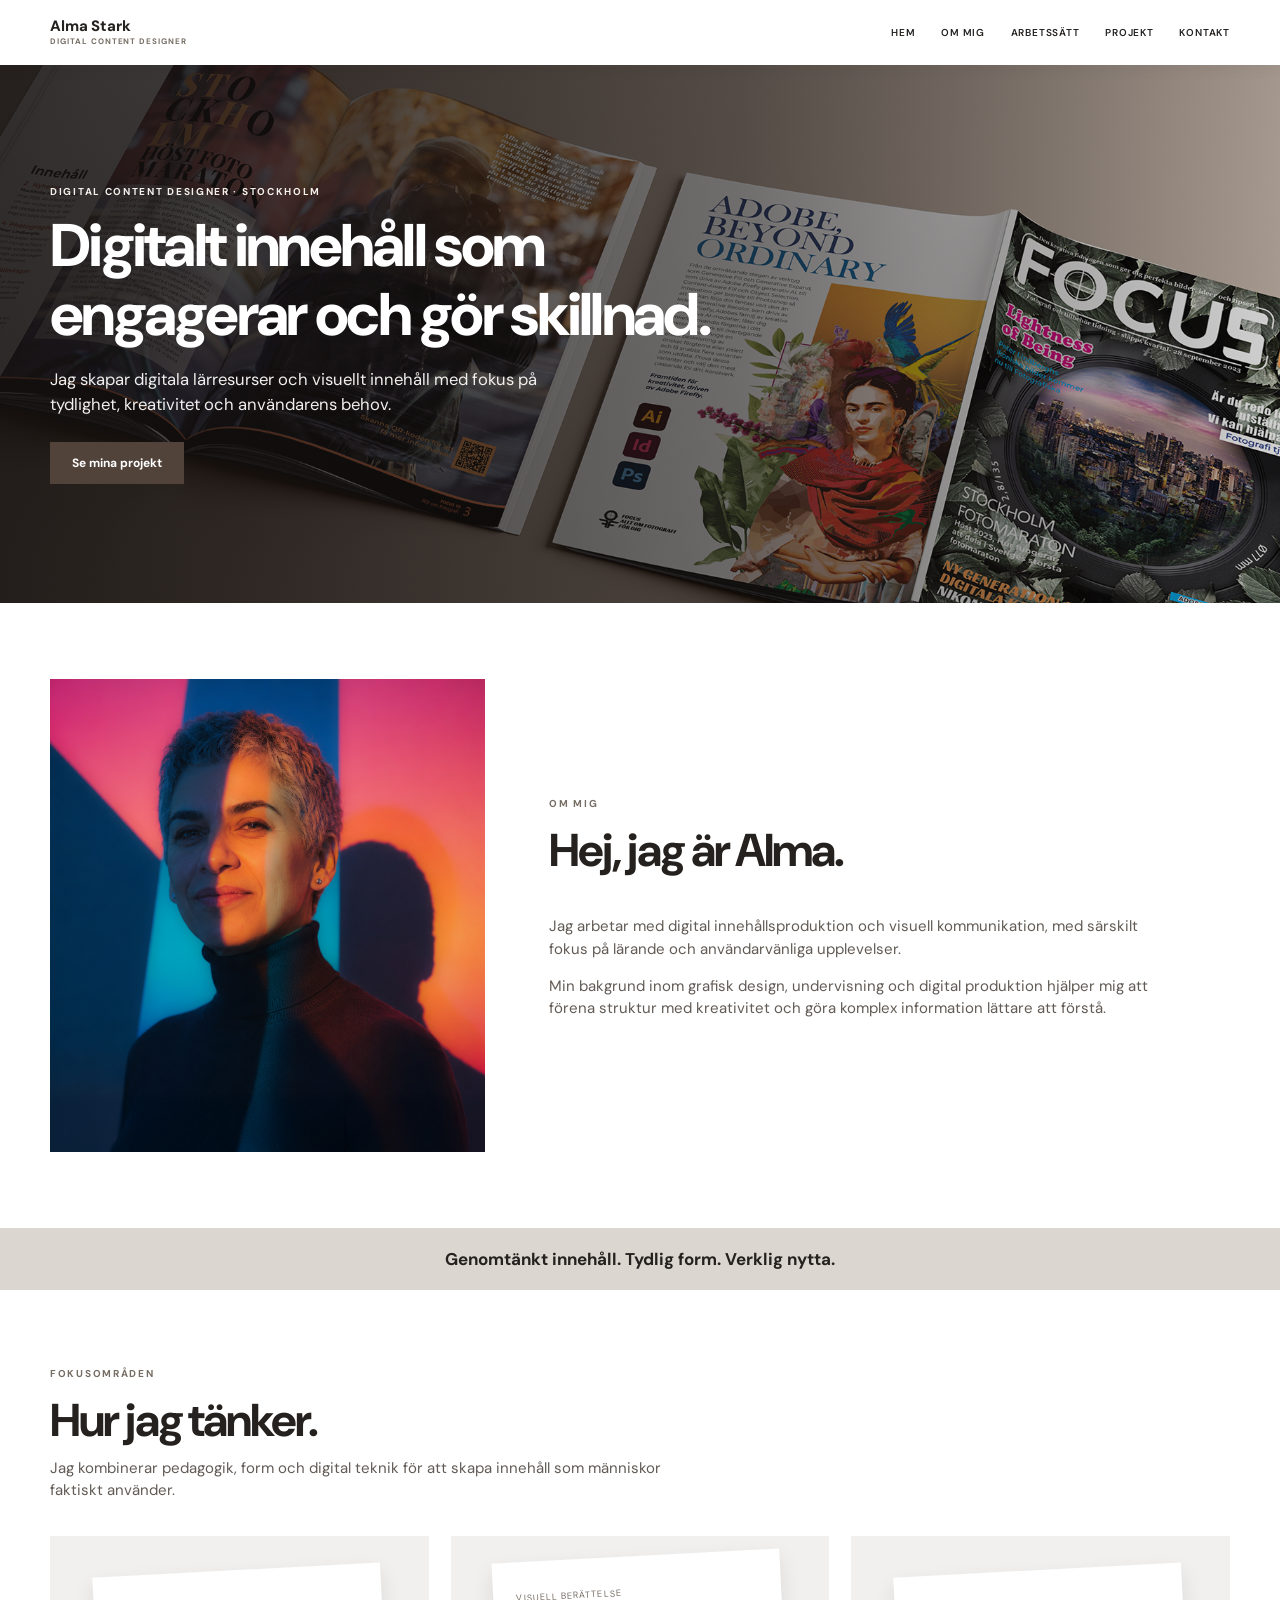
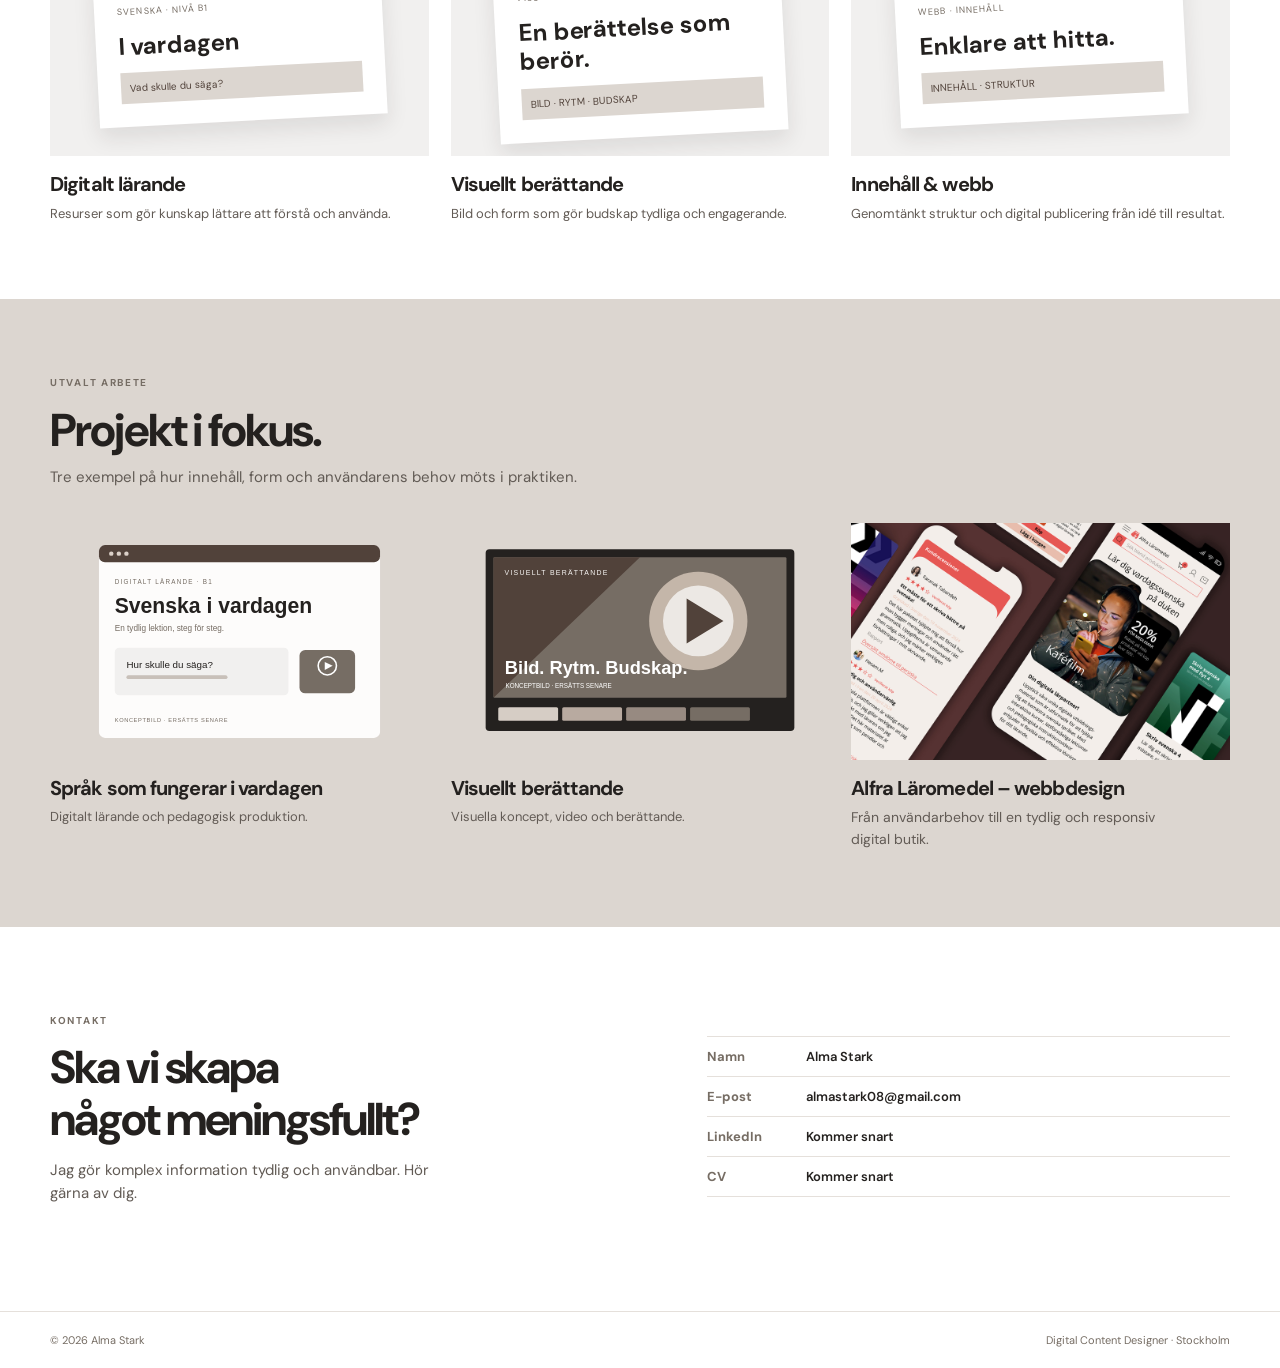
==== index.html @ 3319fb52 "Refine Alfra project card copy and hover wording" ====
<!doctype html>
<html lang="sv">
<head>
<meta charset="utf-8"><meta name="viewport" content="width=device-width, initial-scale=1">
<meta name="description" content="Alma Stark – Digital Content Designer. Digitalt lärande, visuellt berättande och innehåll för webb.">
<title>Alma Stark | Digital Content Designer</title>
<link rel="preconnect" href="https://fonts.googleapis.com"><link rel="preconnect" href="https://fonts.gstatic.com" crossorigin>
<link href="https://fonts.googleapis.com/css2?family=DM+Sans:wght@400;500;600;700;800&display=swap" rel="stylesheet">
<link rel="stylesheet" href="styles.css?v=card-reveal-20261016"><script src="script.js" defer></script>
</head>
<body>
<header class="site-header"><div class="container navigation"><a class="brand" href="#home" aria-label="Alma Stark, startsida"><strong>Alma Stark</strong><span>DIGITAL CONTENT DESIGNER</span></a><button class="menu-toggle" type="button" aria-expanded="false" aria-controls="site-nav" aria-label="Öppna menyn"><span></span><span></span><span></span></button><nav id="site-nav" aria-label="Huvudmeny"><a href="#home">HEM</a><a href="#about">OM MIG</a><a href="#focus">ARBETSSÄTT</a><a href="#work">PROJEKT</a><a href="#contact">KONTAKT</a></nav></div></header>
<main>
<section class="hero" id="home"><div class="hero-overlay"></div><div class="container hero-inner"><div class="hero-copy"><p class="eyebrow light">DIGITAL CONTENT DESIGNER · STOCKHOLM</p><h1>Digitalt innehåll som engagerar och <span class="keep">gör skillnad.</span></h1><p class="hero-lead">Jag skapar digitala lärresurser och visuellt innehåll med fokus på tydlighet, kreativitet och användarens behov.</p><a class="button" href="#work">Se mina projekt</a></div></div></section>
<section class="section about container" id="about"><div class="portrait"><img src="assets/portrait.jpg" alt="Porträtt av Alma Stark" loading="lazy"></div><div class="about-copy"><p class="eyebrow">OM MIG</p><h2>Hej, jag är Alma.</h2><p>Jag arbetar med digital innehållsproduktion och visuell kommunikation, med särskilt fokus på lärande och användarvänliga upplevelser.</p><p>Min bakgrund inom grafisk design, undervisning och digital produktion hjälper mig att förena struktur med kreativitet och göra komplex information lättare att förstå.</p></div></section>
<div class="strapline">Genomtänkt innehåll. Tydlig form. <span class="keep">Verklig nytta.</span></div>
<section class="section container" id="focus"><div class="section-heading"><p class="eyebrow">FOKUSOMRÅDEN</p><h2>Hur jag tänker.</h2><p>Jag kombinerar pedagogik, form och digital teknik för att skapa innehåll som människor faktiskt använder.</p></div><div class="cards">
<article class="focus-card"><div class="artboard"><div class="paper"><small>SVENSKA · NIVÅ B1</small><strong>I vardagen</strong><span class="paper-detail">Vad skulle du säga?</span></div></div><h3>Digitalt lärande</h3><p>Resurser som gör kunskap lättare att förstå och använda.</p></article>
<article class="focus-card"><div class="artboard"><div class="paper"><small>VISUELL BERÄTTELSE</small><strong>En berättelse som berör.</strong><span class="paper-detail">BILD · RYTM · BUDSKAP</span></div></div><h3>Visuellt berättande</h3><p>Bild och form som gör budskap tydliga och engagerande.</p></article>
<article class="focus-card"><div class="artboard"><div class="paper"><small>WEBB · INNEHÅLL</small><strong>Enklare att hitta.</strong><span class="paper-detail">INNEHÅLL · STRUKTUR</span></div></div><h3>Innehåll &amp; webb</h3><p>Genomtänkt struktur och digital publicering från idé till resultat.</p></article>
</div></section>
<section class="section work-section" id="work"><div class="container"><div class="section-heading"><p class="eyebrow">UTVALT ARBETE</p><h2>Projekt i fokus.</h2><p>Tre exempel på hur innehåll, form och användarens behov möts i praktiken.</p></div><div class="cards">
<a class="project-card" href="cases/sprak-i-vardagen.html"><div class="project-image"><img src="assets/project-learning.svg" alt="Konceptbild för digitalt lärande" loading="lazy" width="1200" height="750"></div><h3>Språk som fungerar i vardagen</h3><p>Digitalt lärande och pedagogisk produktion.</p></a>
<a class="project-card" href="cases/visuellt-berattande.html"><div class="project-image"><img src="assets/project-storytelling.svg" alt="Konceptbild för visuellt berättande" loading="lazy" width="1200" height="750"></div><h3>Visuellt berättande</h3><p>Visuella koncept, video och berättande.</p></a>
<a class="project-card project-card--alfra" href="cases/alfra-mockup.html"><div class="project-image"><img src="assets/alfra-project-cover.jpg" alt="Alfra Läromedel – projektöversikt" loading="lazy" width="1200" height="750"><span class="project-hover-label" aria-hidden="true">DESIGNPROCESS</span></div><h3>Alfra Läromedel – webbdesign</h3><p>Från användarbehov till en tydlig och responsiv digital butik.</p></a>
</div></div></section>
<section class="section contact container" id="contact"><div class="contact-copy"><p class="eyebrow">KONTAKT</p><h2>Ska vi skapa något <span class="keep">meningsfullt?</span></h2><p>Jag gör komplex information tydlig och användbar. Hör gärna av dig.</p></div><dl class="contact-details"><div><dt>Namn</dt><dd>Alma Stark</dd></div><div><dt>E-post</dt><dd><a href="mailto:almastark08@gmail.com">almastark08@gmail.com</a></dd></div><div><dt>LinkedIn</dt><dd>Kommer snart</dd></div><div><dt>CV</dt><dd>Kommer snart</dd></div></dl></section>
</main><footer class="footer"><div class="container"><span>© 2026 Alma Stark</span><span>Digital Content Designer · Stockholm</span></div></footer>
</body></html>
---- styles.css ----
:root{--ink:#24211f;--taupe:#766d64;--soft:#dcd6d0;--image-placeholder:#f1f0ef;--line:#e5e0db;--brown:#51423a;--max:1180px}*{box-sizing:border-box}html{scroll-behavior:smooth;scroll-padding-top:70px}body{margin:0;color:var(--ink);background:#fff;font-family:"DM Sans",Arial,sans-serif;-webkit-font-smoothing:antialiased}a{color:inherit;text-decoration:none}button{font:inherit}img{max-width:100%;display:block}.container{width:min(var(--max),calc(100% - 96px));margin-inline:auto}.keep{white-space:nowrap}h1,h2,h3,p{margin-top:0}h1,h2,h3{letter-spacing:-.045em;line-height:1.14}h2{font-size:clamp(31px,3.6vw,46px)}h3{font-size:20px}p{line-height:1.52}.eyebrow{font-size:10px;font-weight:700;letter-spacing:.17em;color:var(--taupe);margin:0 0 13px}.eyebrow.light{color:#f4f0eb}.site-header{height:65px;background:rgba(255,255,255,.97);box-shadow:0 3px 15px rgba(36,33,31,.07);position:sticky;top:0;z-index:30}.navigation{height:100%;display:flex;justify-content:space-between;align-items:center;gap:22px}.brand{display:flex;flex-direction:column;gap:2px;line-height:1.05}.brand strong{font-size:15px;font-weight:800}.brand span{color:var(--taupe);letter-spacing:.12em;font-size:8px;font-weight:700}#site-nav{display:flex;gap:clamp(12px,2vw,27px)}#site-nav a{position:relative;padding:23px 0;font-weight:600;font-size:10px;letter-spacing:.08em;transition:color .2s}#site-nav a::after{content:"";position:absolute;bottom:14px;left:0;width:100%;height:2px;background:var(--brown);transform:scaleX(0);transform-origin:left;transition:transform .35s ease}#site-nav a:hover::after,#site-nav a:focus-visible::after{transform:scaleX(1)}#site-nav a:hover{color:var(--brown)}.menu-toggle{display:none} .hero{position:relative;display:grid;grid-template-columns:minmax(0,1fr);width:100%;height:clamp(340px,42vw,560px);min-height:0;max-height:none;aspect-ratio:auto;background:var(--brown) url("assets/hero.jpg") center center/cover no-repeat;color:white;display:flex;align-items:center}.hero-overlay{position:absolute;inset:0;background:linear-gradient(90deg,rgba(22,18,17,.84),rgba(22,18,17,.53) 58%,rgba(22,18,17,.12))}.hero-inner{position:relative;z-index:1;align-self:center}.hero-copy{max-width:660px}.hero h1{font-size:clamp(36px,4.7vw,64px);font-weight:800;margin-bottom:18px;text-wrap:balance}.hero-lead{max-width:505px;font-size:clamp(14px,1.3vw,17px);color:#f1efed;margin-bottom:24px;text-wrap:pretty}.button{display:inline-flex;align-items:center;justify-content:center;background:var(--brown);color:white;padding:13px 22px;border-radius:4px;font-weight:700;font-size:12px;transition:background-color .2s}.button:hover{background:var(--ink)}.section{padding-block:76px}.about{display:grid;grid-template-columns:.78fr 1.22fr;gap:clamp(32px,5vw,70px);align-items:center}.portrait{aspect-ratio:4/4.35;background:var(--soft);overflow:hidden;border-radius:4px}.portrait img{width:100%;height:100%;object-fit:cover}.about-copy p:not(.eyebrow){max-width:600px;color:#625b55;font-size:15px;text-wrap:pretty;margin-bottom:14px}.strapline{text-align:center;background:var(--soft);font-weight:700;font-size:clamp(13px,1.5vw,17px);padding:20px 32px;text-wrap:balance}.section-heading{margin-bottom:34px}.section-heading h2{margin-bottom:10px;text-wrap:balance}.section-heading>p:last-child{font-size:15px;color:#625b55;max-width:690px;text-wrap:pretty}.cards{display:grid;grid-template-columns:repeat(3,minmax(0,1fr));gap:22px}.artboard{height:220px;background:var(--image-placeholder);border-radius:4px;padding:24px;display:flex;align-items:center;justify-content:center;overflow:hidden}.paper{background:#fff;width:87%;padding:23px;transform:rotate(-3deg);box-shadow:0 10px 21px rgba(36,33,31,.1);transition:transform .38s cubic-bezier(.22,1,.36,1)}.focus-card:hover .paper,.project-card:hover .paper{transform:rotate(0deg) translateY(-4px)}.paper small{font-size:9px;letter-spacing:.12em;color:var(--taupe)}.paper strong{display:block;font-size:clamp(17px,2vw,24px);line-height:1.22;margin:12px 0}.paper-detail{display:block;font-size:10px;padding:9px;color:var(--brown);background:var(--soft)}.focus-card h3,.project-card h3{font-size:20px;font-weight:700;margin:17px 0 8px;text-wrap:balance}.focus-card p,.project-card p{color:#625b55;font-size:13px;line-height:1.5;margin:0;text-wrap:pretty}.work-section{background:var(--soft)}.work-section .artboard{background:var(--image-placeholder)}.project-card h3{transition:color .2s;text-decoration:none}.project-card:hover h3,.project-card:focus-visible h3{color:var(--taupe);text-decoration:none}.contact{display:grid;grid-template-columns:1.04fr .96fr;align-items:center;gap:clamp(46px,7vw,100px);padding-block:86px 92px}.contact h2{max-width:560px;margin-bottom:13px;text-wrap:balance}.contact-copy>p:last-child{font-size:15px;color:#625b55;max-width:405px;text-wrap:pretty}.contact-details{margin:0;width:100%;font-size:13px}.contact-details>div{display:grid;grid-template-columns:85px minmax(0,1fr);gap:14px;align-items:center;padding:11px 0;border-bottom:1px solid var(--line)}.contact-details>div:first-child{border-top:1px solid var(--line)}.contact-details dt{color:var(--taupe);font-weight:700}.contact-details dd{margin:0;overflow-wrap:anywhere;font-weight:600}.contact-details a:hover{color:var(--taupe)}.footer{border-top:1px solid var(--line);font-size:11px;color:var(--taupe);padding:21px 0}.footer .container{display:flex;justify-content:space-between;gap:16px;flex-wrap:wrap}.case-page{min-height:65vh;padding:85px 0}.case-page h1{font-size:clamp(36px,5vw,64px);max-width:760px;text-wrap:balance}.case-page>p{max-width:660px;color:#625b55}.back-link{display:inline-block;margin-bottom:54px;font-weight:700;font-size:13px;color:var(--taupe)}.case-placeholder{margin-top:40px;padding:45px;background:var(--soft);border-radius:4px}@media(max-width:800px){.container{width:calc(100% - 48px)}.cards{gap:15px}.paper{padding:15px;width:93%}.artboard{height:190px;padding:18px}.about{gap:30px}.contact{gap:35px}.hero h1{font-size:clamp(32px,5vw,46px)}}@media(max-width:650px){.container{width:calc(100% - 44px)}.site-header{height:62px}.menu-toggle{display:flex;flex-direction:column;justify-content:center;gap:4px;background:none;border:0;padding:10px;cursor:pointer}.menu-toggle span{display:block;width:22px;height:2px;background:var(--ink)}#site-nav{display:none;position:absolute;top:62px;left:0;right:0;flex-direction:column;gap:0;background:#fff;padding:8px 22px 16px;box-shadow:0 10px 18px rgba(36,33,31,.08)}#site-nav.open{display:flex}#site-nav a{padding:13px 0}#site-nav a::after{bottom:8px;width:max-content}.hero{width:100%;height:auto;aspect-ratio:auto;min-height:360px;max-height:none;padding-block:50px;background-position:center}.hero h1{font-size:clamp(33px,8vw,45px)}.section{padding-block:58px}.about,.contact{grid-template-columns:1fr;gap:28px}.portrait{width:min(100%,390px);max-height:400px}.cards{grid-template-columns:1fr;gap:30px}.artboard{height:250px}.paper{max-width:295px;padding:24px}.contact{padding-block:60px}.contact h2{max-width:520px}.strapline{padding:18px 25px}}@media(prefers-reduced-motion:reduce){html{scroll-behavior:auto}*,*::before,*::after{transition:none!important;animation:none!important}}
.project-image{width:100%;aspect-ratio:8/5;overflow:hidden;background:var(--image-placeholder);border-radius:4px}.project-image img{display:block;width:100%;height:100%;object-fit:cover;transition:filter .22s ease}.project-card:hover .project-image img,.project-card:focus-visible .project-image img{filter:brightness(.96)}.project-card:hover .paper{transform:none}.project-card:hover h3,.project-card:focus-visible h3{text-decoration:none!important;color:var(--ink)}@media(prefers-reduced-motion:reduce){.project-image img{transition:none}}

/* Portfolio-wide square corners; temporary unified design direction. */
*,*::before,*::after{border-radius:0!important}

/* Only the Alfra project card: clear hover with a restrained one-word invitation. */
.project-card--alfra .project-image{position:relative}
.project-card--alfra .project-image img{transition:transform .4s ease,filter .35s ease}
.project-card--alfra .project-hover-label{position:absolute;inset:0;display:flex;align-items:center;justify-content:center;gap:12px;background:rgba(36,33,31,.66);color:#fff;font-size:clamp(16px,2vw,22px);font-weight:700;letter-spacing:.14em;opacity:0;transition:opacity .28s ease;pointer-events:none}
.project-card--alfra .project-hover-arrow{font-size:1.3em;font-weight:400;transition:transform .28s ease}
.project-card--alfra:hover .project-image img,.project-card--alfra:focus-visible .project-image img{transform:scale(1.035);filter:brightness(.78)}
.project-card--alfra:hover .project-hover-label,.project-card--alfra:focus-visible .project-hover-label{opacity:1}
.project-card--alfra:hover .project-hover-arrow,.project-card--alfra:focus-visible .project-hover-arrow{transform:translate(3px,-3px)}
.project-card--alfra p{max-width:31ch;font-size:14px;line-height:1.55}
@media(prefers-reduced-motion:reduce){.project-card--alfra .project-image img,.project-card--alfra .project-hover-label,.project-card--alfra .project-hover-arrow{transition:none}}
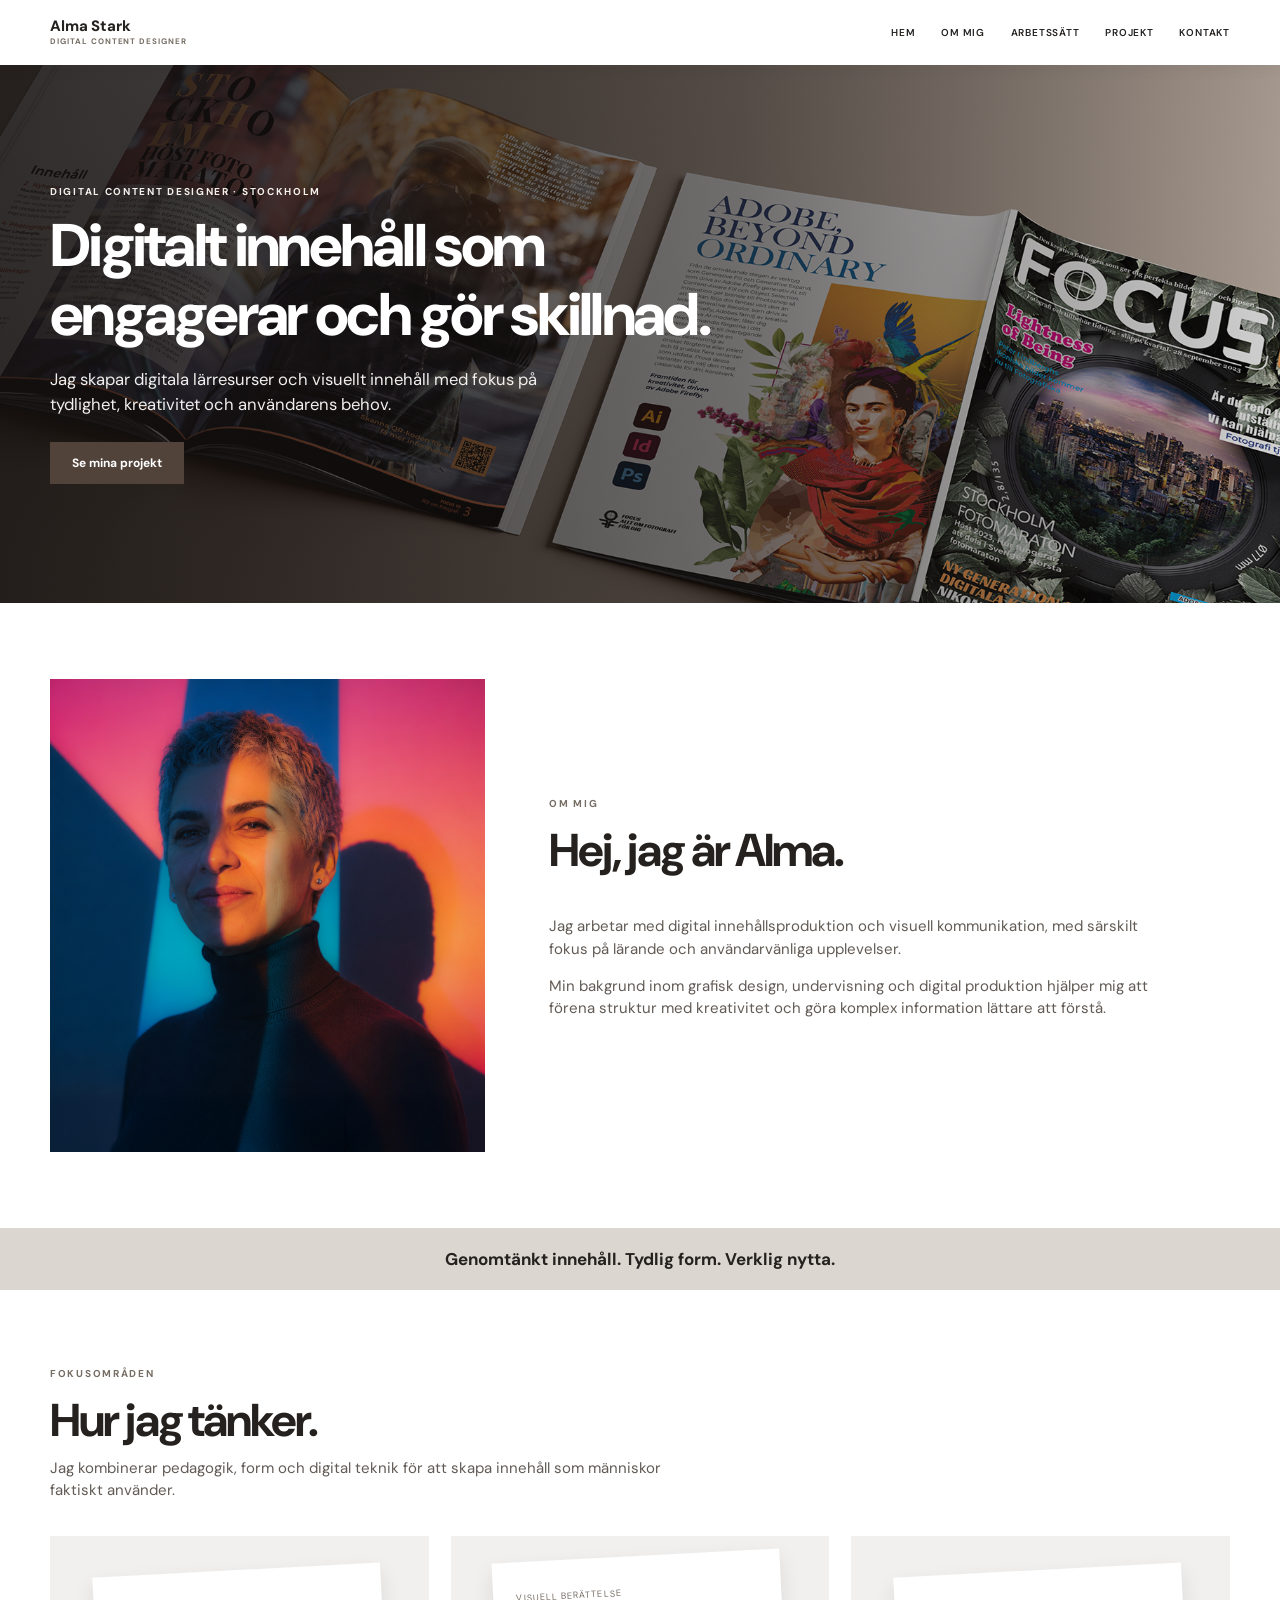
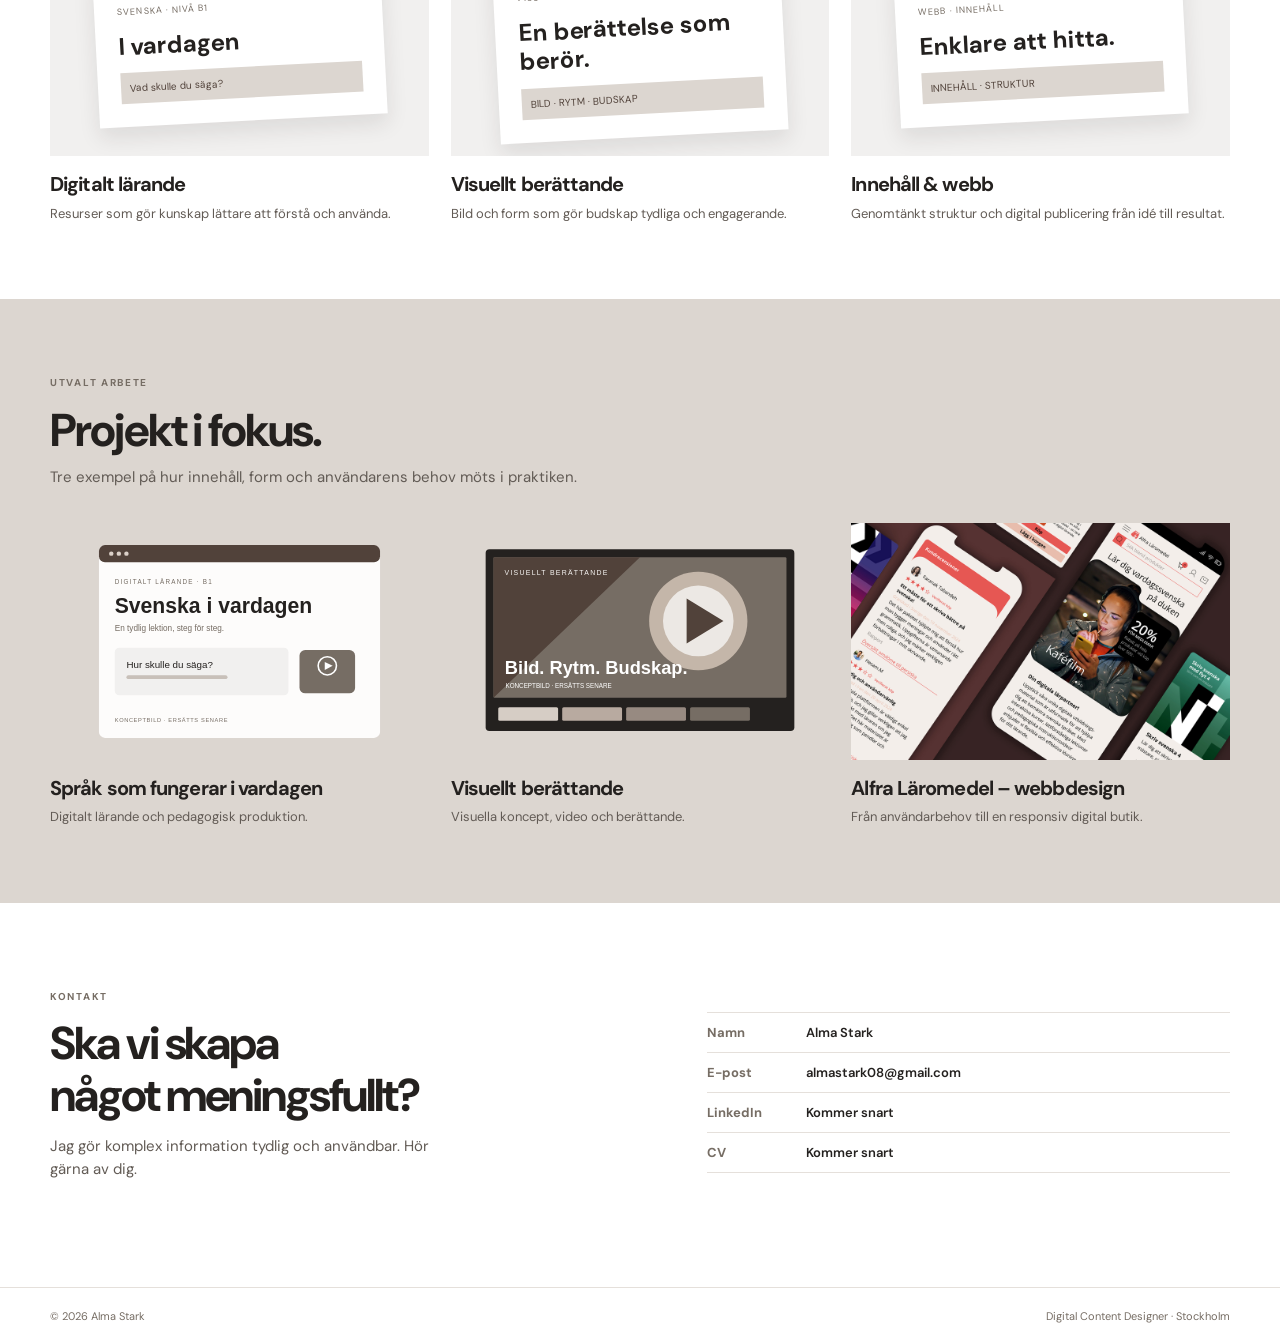
==== commit fe6c87f6: "Fix two-line Alfra card copy and refresh JS/CSS" ====
--- a/index.html
+++ b/index.html
@@ -6,7 +6,7 @@
 <title>Alma Stark | Digital Content Designer</title>
 <link rel="preconnect" href="https://fonts.googleapis.com"><link rel="preconnect" href="https://fonts.gstatic.com" crossorigin>
 <link href="https://fonts.googleapis.com/css2?family=DM+Sans:wght@400;500;600;700;800&display=swap" rel="stylesheet">
-<link rel="stylesheet" href="styles.css?v=card-reveal-20261016"><script src="script.js" defer></script>
+<link rel="stylesheet" href="styles.css?v=project-cards-20261016c"><script src="script.js?v=project-cards-20261016c" defer></script>
 </head>
 <body>
 <header class="site-header"><div class="container navigation"><a class="brand" href="#home" aria-label="Alma Stark, startsida"><strong>Alma Stark</strong><span>DIGITAL CONTENT DESIGNER</span></a><button class="menu-toggle" type="button" aria-expanded="false" aria-controls="site-nav" aria-label="Öppna menyn"><span></span><span></span><span></span></button><nav id="site-nav" aria-label="Huvudmeny"><a href="#home">HEM</a><a href="#about">OM MIG</a><a href="#focus">ARBETSSÄTT</a><a href="#work">PROJEKT</a><a href="#contact">KONTAKT</a></nav></div></header>
@@ -22,7 +22,7 @@
 <section class="section work-section" id="work"><div class="container"><div class="section-heading"><p class="eyebrow">UTVALT ARBETE</p><h2>Projekt i fokus.</h2><p>Tre exempel på hur innehåll, form och användarens behov möts i praktiken.</p></div><div class="cards">
 <a class="project-card" href="cases/sprak-i-vardagen.html"><div class="project-image"><img src="assets/project-learning.svg" alt="Konceptbild för digitalt lärande" loading="lazy" width="1200" height="750"></div><h3>Språk som fungerar i vardagen</h3><p>Digitalt lärande och pedagogisk produktion.</p></a>
 <a class="project-card" href="cases/visuellt-berattande.html"><div class="project-image"><img src="assets/project-storytelling.svg" alt="Konceptbild för visuellt berättande" loading="lazy" width="1200" height="750"></div><h3>Visuellt berättande</h3><p>Visuella koncept, video och berättande.</p></a>
-<a class="project-card project-card--alfra" href="cases/alfra-mockup.html"><div class="project-image"><img src="assets/alfra-project-cover.jpg" alt="Alfra Läromedel – projektöversikt" loading="lazy" width="1200" height="750"><span class="project-hover-label" aria-hidden="true">DESIGNPROCESS</span></div><h3>Alfra Läromedel – webbdesign</h3><p>Från användarbehov till en tydlig och responsiv digital butik.</p></a>
+<a class="project-card project-card--alfra" href="cases/alfra-mockup.html"><div class="project-image"><img src="assets/alfra-project-cover.jpg" alt="Alfra Läromedel – projektöversikt" loading="lazy" width="1200" height="750"><span class="project-hover-label" aria-hidden="true">DESIGNPROCESS</span></div><h3>Alfra Läromedel – webbdesign</h3><p>Från användarbehov till en responsiv digital butik.</p></a>
 </div></div></section>
 <section class="section contact container" id="contact"><div class="contact-copy"><p class="eyebrow">KONTAKT</p><h2>Ska vi skapa något <span class="keep">meningsfullt?</span></h2><p>Jag gör komplex information tydlig och användbar. Hör gärna av dig.</p></div><dl class="contact-details"><div><dt>Namn</dt><dd>Alma Stark</dd></div><div><dt>E-post</dt><dd><a href="mailto:almastark08@gmail.com">almastark08@gmail.com</a></dd></div><div><dt>LinkedIn</dt><dd>Kommer snart</dd></div><div><dt>CV</dt><dd>Kommer snart</dd></div></dl></section>
 </main><footer class="footer"><div class="container"><span>© 2026 Alma Stark</span><span>Digital Content Designer · Stockholm</span></div></footer>
--- a/styles.css
+++ b/styles.css
@@ -14,3 +14,14 @@
 .project-card--alfra:hover .project-hover-arrow,.project-card--alfra:focus-visible .project-hover-arrow{transform:translate(3px,-3px)}
 .project-card--alfra p{max-width:31ch;font-size:14px;line-height:1.55}
 @media(prefers-reduced-motion:reduce){.project-card--alfra .project-image img,.project-card--alfra .project-hover-label,.project-card--alfra .project-hover-arrow{transition:none}}
+
+/* Three project cards: subtle staggered fly-in only when JS enables it. */
+@media (prefers-reduced-motion:no-preference){
+ html.has-scroll-reveal #work .project-card{opacity:0;transform:translateY(28px);transition:opacity .7s ease,transform .7s cubic-bezier(.2,.75,.3,1);transition-delay:var(--reveal-delay,0ms)}
+ html.has-scroll-reveal #work .project-card.is-visible{opacity:1;transform:translateY(0)}
+ #work .project-card:nth-child(1){--reveal-delay:0ms}
+ #work .project-card:nth-child(2){--reveal-delay:110ms}
+ #work .project-card:nth-child(3){--reveal-delay:220ms}
+}
+.project-card--alfra .project-hover-label{letter-spacing:.10em;font-size:clamp(14px,1.7vw,20px)}
+.project-card--alfra p{max-width:none;font-size:13px;line-height:1.5;text-wrap:pretty}
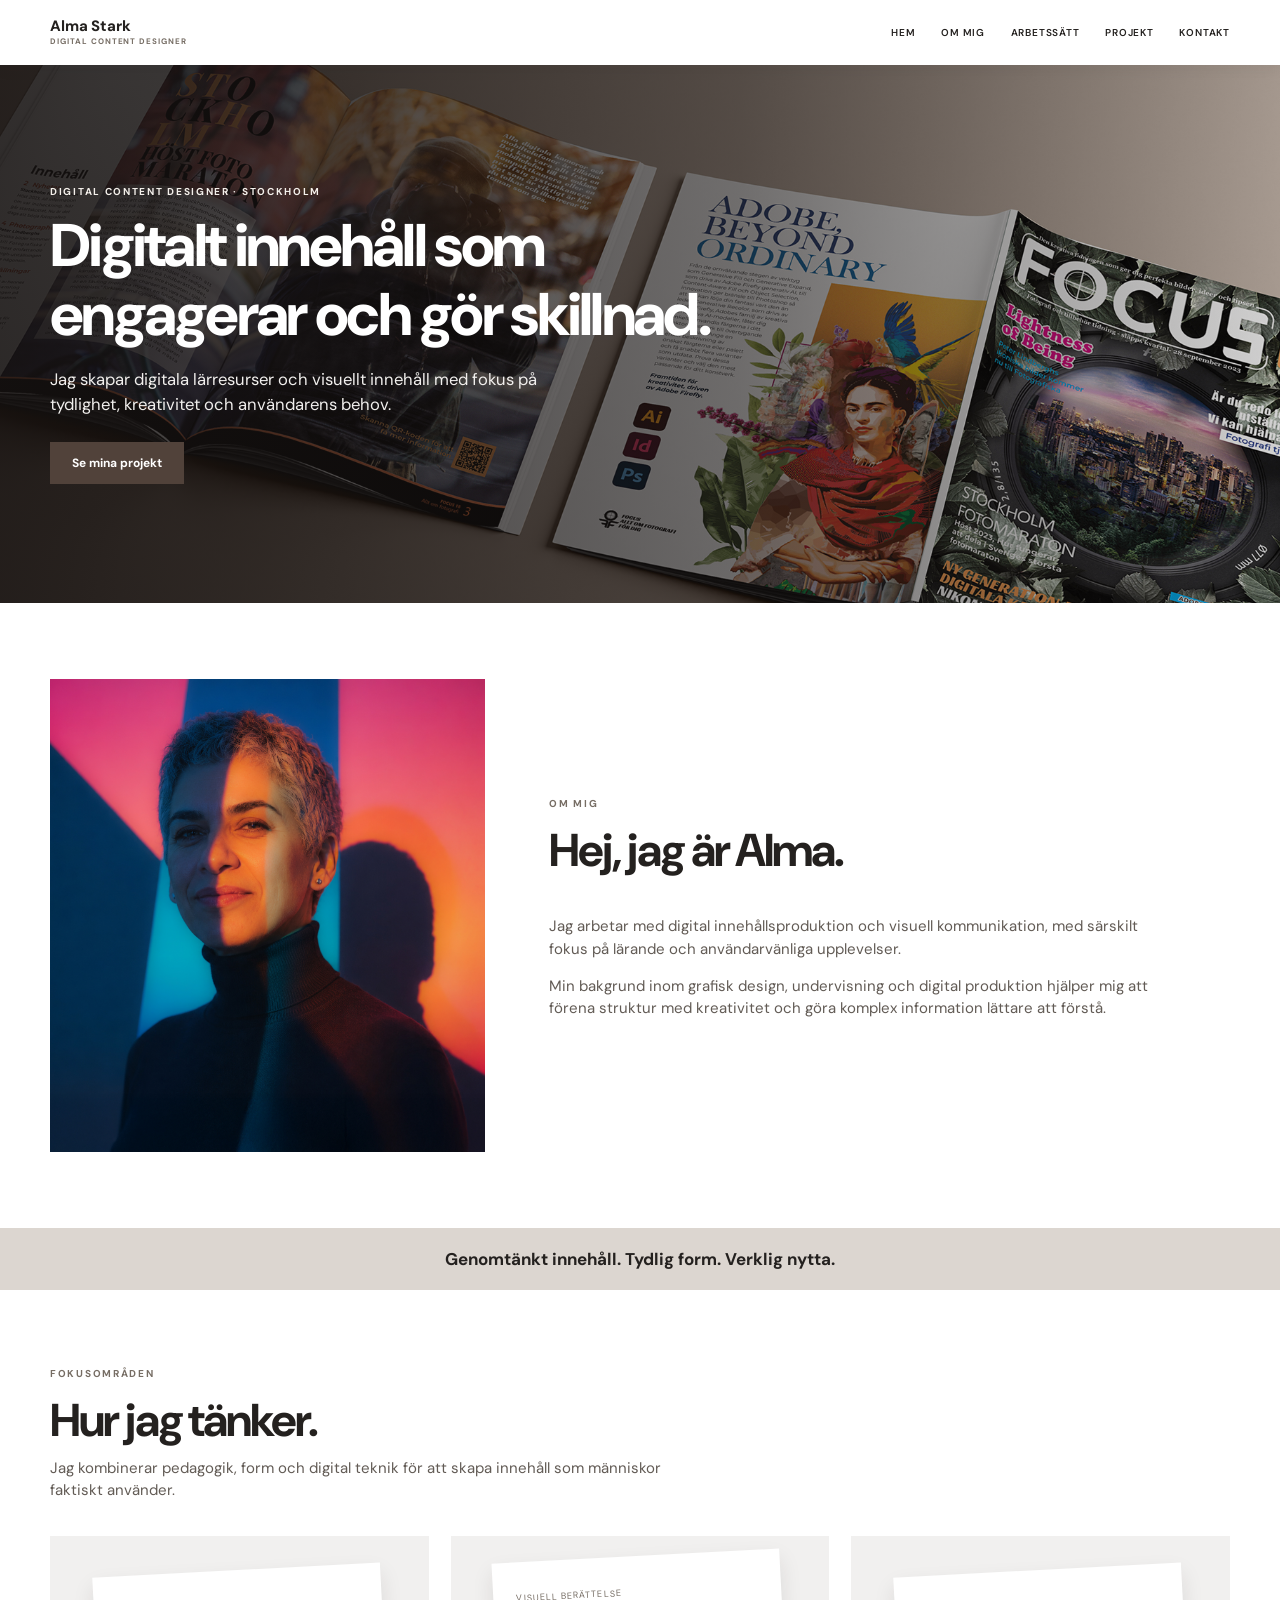
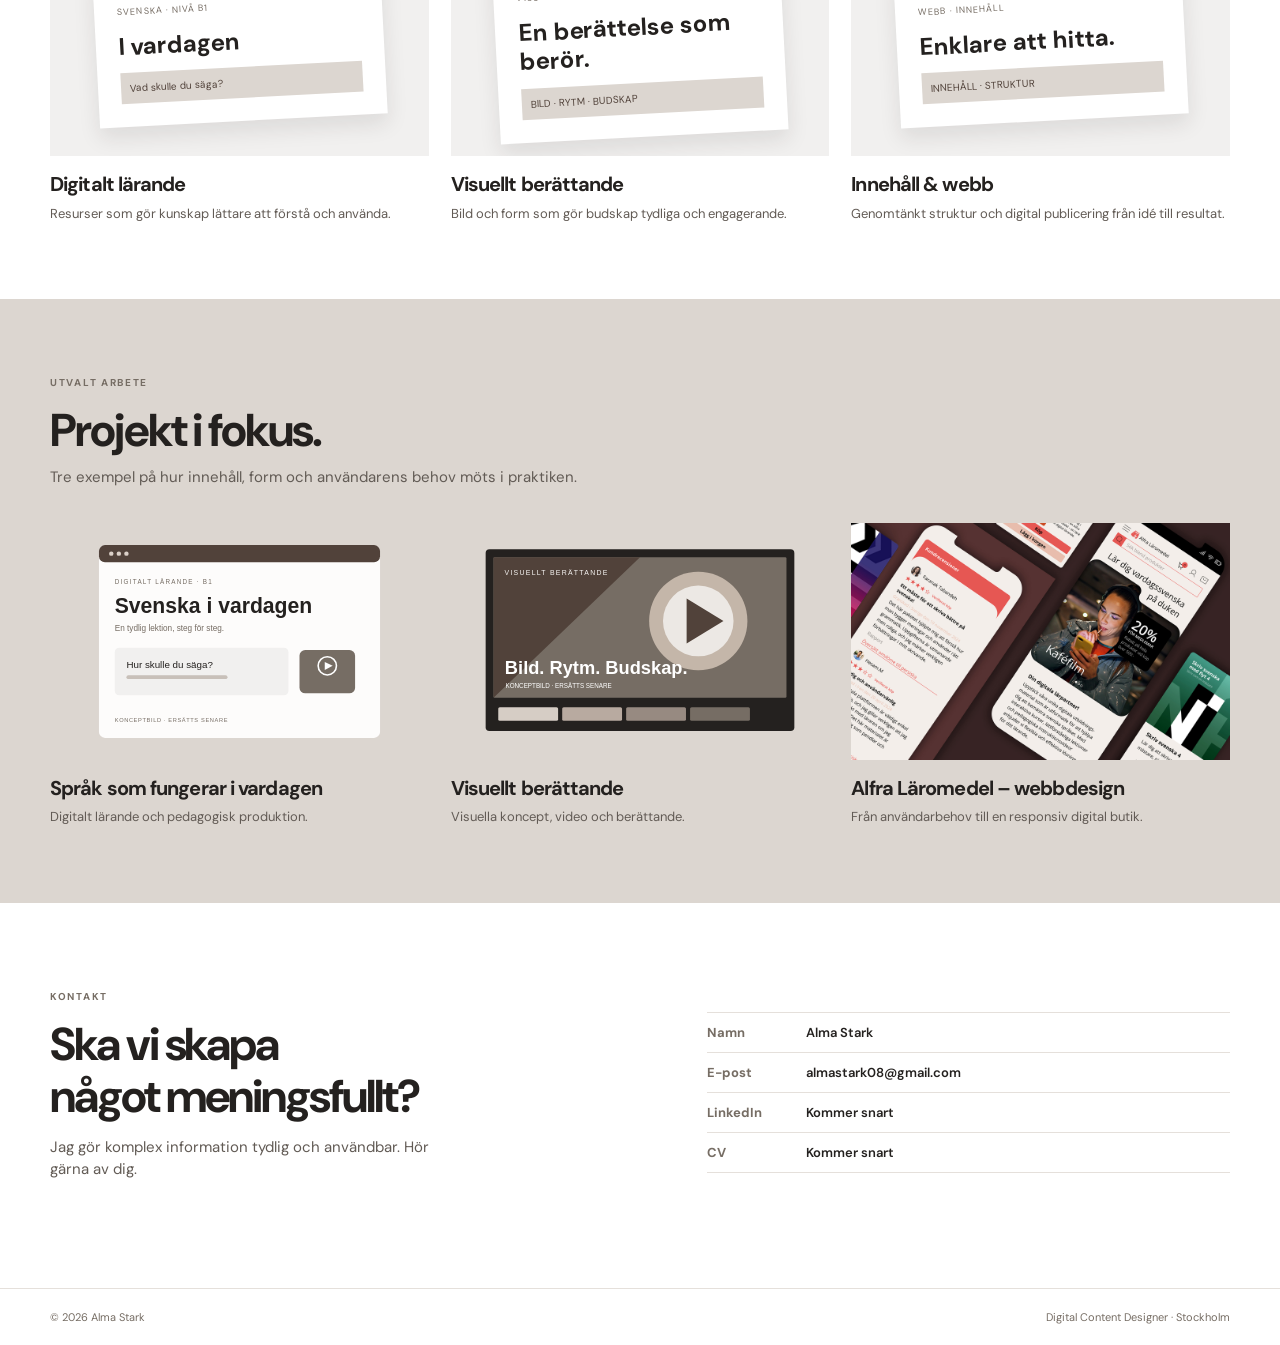
==== commit 177bada8: "Slow and stagger project card fly-in animation" ====
--- a/index.html
+++ b/index.html
@@ -6,7 +6,7 @@
 <title>Alma Stark | Digital Content Designer</title>
 <link rel="preconnect" href="https://fonts.googleapis.com"><link rel="preconnect" href="https://fonts.gstatic.com" crossorigin>
 <link href="https://fonts.googleapis.com/css2?family=DM+Sans:wght@400;500;600;700;800&display=swap" rel="stylesheet">
-<link rel="stylesheet" href="styles.css?v=project-cards-20261016c"><script src="script.js?v=project-cards-20261016c" defer></script>
+<link rel="stylesheet" href="styles.css?v=project-slowfly-20261016"><script src="script.js?v=project-cards-20261016c" defer></script>
 </head>
 <body>
 <header class="site-header"><div class="container navigation"><a class="brand" href="#home" aria-label="Alma Stark, startsida"><strong>Alma Stark</strong><span>DIGITAL CONTENT DESIGNER</span></a><button class="menu-toggle" type="button" aria-expanded="false" aria-controls="site-nav" aria-label="Öppna menyn"><span></span><span></span><span></span></button><nav id="site-nav" aria-label="Huvudmeny"><a href="#home">HEM</a><a href="#about">OM MIG</a><a href="#focus">ARBETSSÄTT</a><a href="#work">PROJEKT</a><a href="#contact">KONTAKT</a></nav></div></header>
--- a/styles.css
+++ b/styles.css
@@ -25,3 +25,16 @@
 }
 .project-card--alfra .project-hover-label{letter-spacing:.10em;font-size:clamp(14px,1.7vw,20px)}
 .project-card--alfra p{max-width:none;font-size:13px;line-height:1.5;text-wrap:pretty}
+
+/* Reliable one-time, staggered reveal for all three project cards. */
+@media (prefers-reduced-motion: no-preference){
+ html.has-scroll-reveal #work .project-card{opacity:0;transform:translateY(24px);transition:none!important}
+ html.has-scroll-reveal #work .project-card.is-visible{animation:projectCardFlyIn 1.45s cubic-bezier(.18,.68,.22,1) both;animation-delay:var(--reveal-delay,0ms)}
+ @keyframes projectCardFlyIn{from{opacity:0;transform:translateY(52px)}to{opacity:1;transform:translateY(0)}}
+}
+.project-card--alfra p{width:100%;max-width:36ch;font-size:13px;line-height:1.55;text-wrap:normal}
+
+/* More perceptible sequencing between the three project cards. */
+#work .project-card:nth-child(1){--reveal-delay:0ms}
+#work .project-card:nth-child(2){--reveal-delay:340ms}
+#work .project-card:nth-child(3){--reveal-delay:680ms}
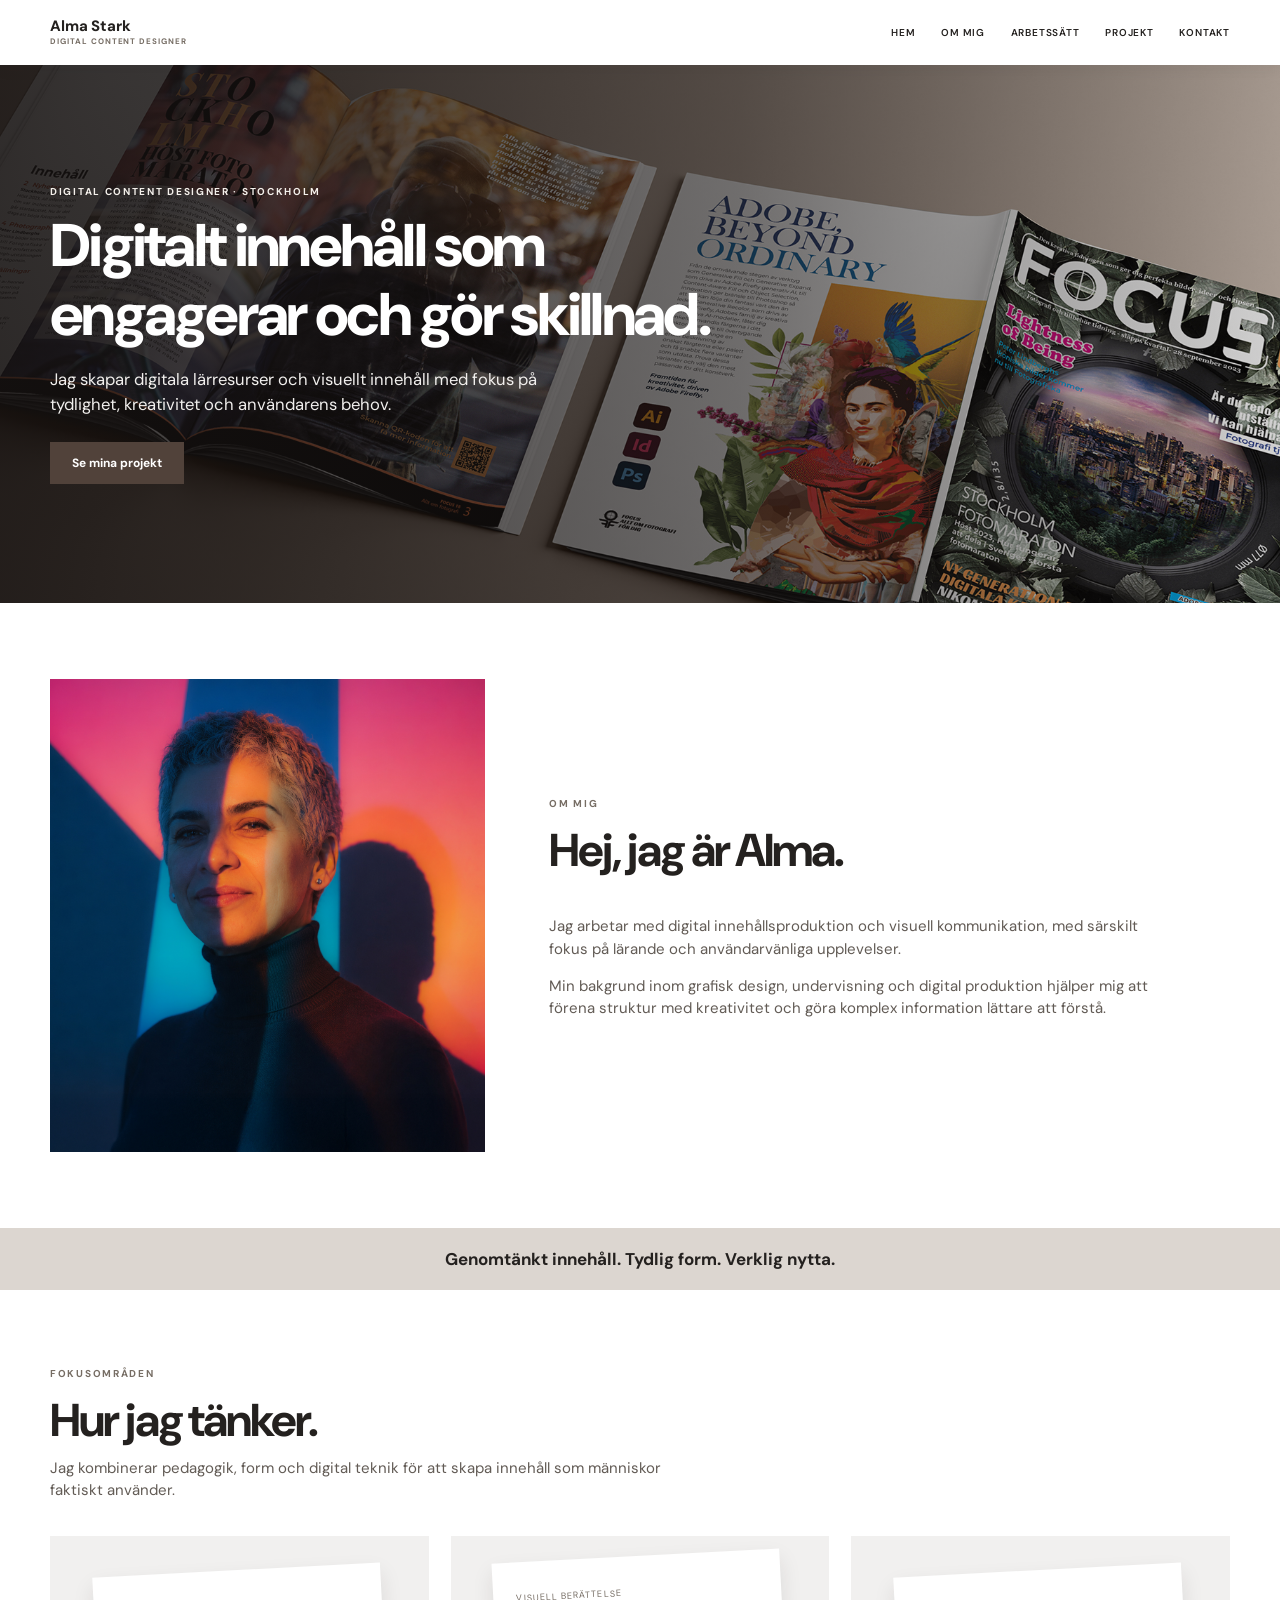
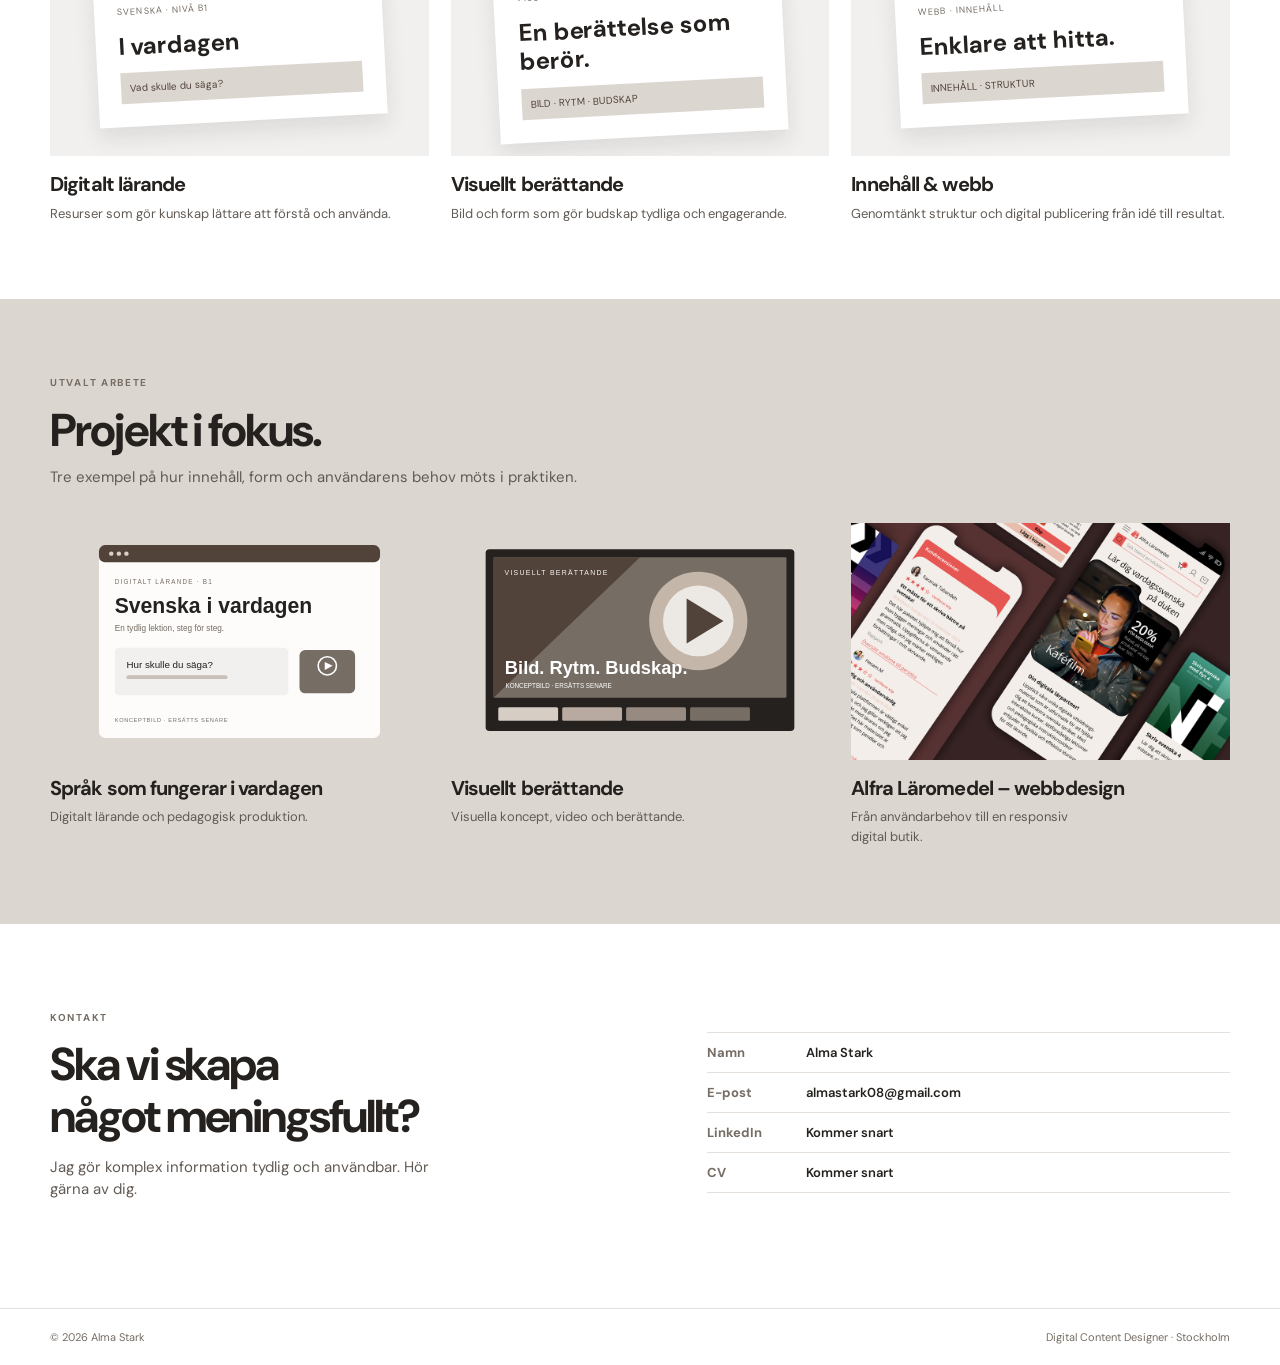
==== commit 30cb2102: "Force intentional two-line text on Alfra project card" ====
--- a/index.html
+++ b/index.html
@@ -22,7 +22,7 @@
 <section class="section work-section" id="work"><div class="container"><div class="section-heading"><p class="eyebrow">UTVALT ARBETE</p><h2>Projekt i fokus.</h2><p>Tre exempel på hur innehåll, form och användarens behov möts i praktiken.</p></div><div class="cards">
 <a class="project-card" href="cases/sprak-i-vardagen.html"><div class="project-image"><img src="assets/project-learning.svg" alt="Konceptbild för digitalt lärande" loading="lazy" width="1200" height="750"></div><h3>Språk som fungerar i vardagen</h3><p>Digitalt lärande och pedagogisk produktion.</p></a>
 <a class="project-card" href="cases/visuellt-berattande.html"><div class="project-image"><img src="assets/project-storytelling.svg" alt="Konceptbild för visuellt berättande" loading="lazy" width="1200" height="750"></div><h3>Visuellt berättande</h3><p>Visuella koncept, video och berättande.</p></a>
-<a class="project-card project-card--alfra" href="cases/alfra-mockup.html"><div class="project-image"><img src="assets/alfra-project-cover.jpg" alt="Alfra Läromedel – projektöversikt" loading="lazy" width="1200" height="750"><span class="project-hover-label" aria-hidden="true">DESIGNPROCESS</span></div><h3>Alfra Läromedel – webbdesign</h3><p>Från användarbehov till en responsiv digital butik.</p></a>
+<a class="project-card project-card--alfra" href="cases/alfra-mockup.html"><div class="project-image"><img src="assets/alfra-project-cover.jpg" alt="Alfra Läromedel – projektöversikt" loading="lazy" width="1200" height="750"><span class="project-hover-label" aria-hidden="true">DESIGNPROCESS</span></div><h3>Alfra Läromedel – webbdesign</h3><p>Från användarbehov till en responsiv<br class="alfra-card-break"> digital butik.</p></a>
 </div></div></section>
 <section class="section contact container" id="contact"><div class="contact-copy"><p class="eyebrow">KONTAKT</p><h2>Ska vi skapa något <span class="keep">meningsfullt?</span></h2><p>Jag gör komplex information tydlig och användbar. Hör gärna av dig.</p></div><dl class="contact-details"><div><dt>Namn</dt><dd>Alma Stark</dd></div><div><dt>E-post</dt><dd><a href="mailto:almastark08@gmail.com">almastark08@gmail.com</a></dd></div><div><dt>LinkedIn</dt><dd>Kommer snart</dd></div><div><dt>CV</dt><dd>Kommer snart</dd></div></dl></section>
 </main><footer class="footer"><div class="container"><span>© 2026 Alma Stark</span><span>Digital Content Designer · Stockholm</span></div></footer>
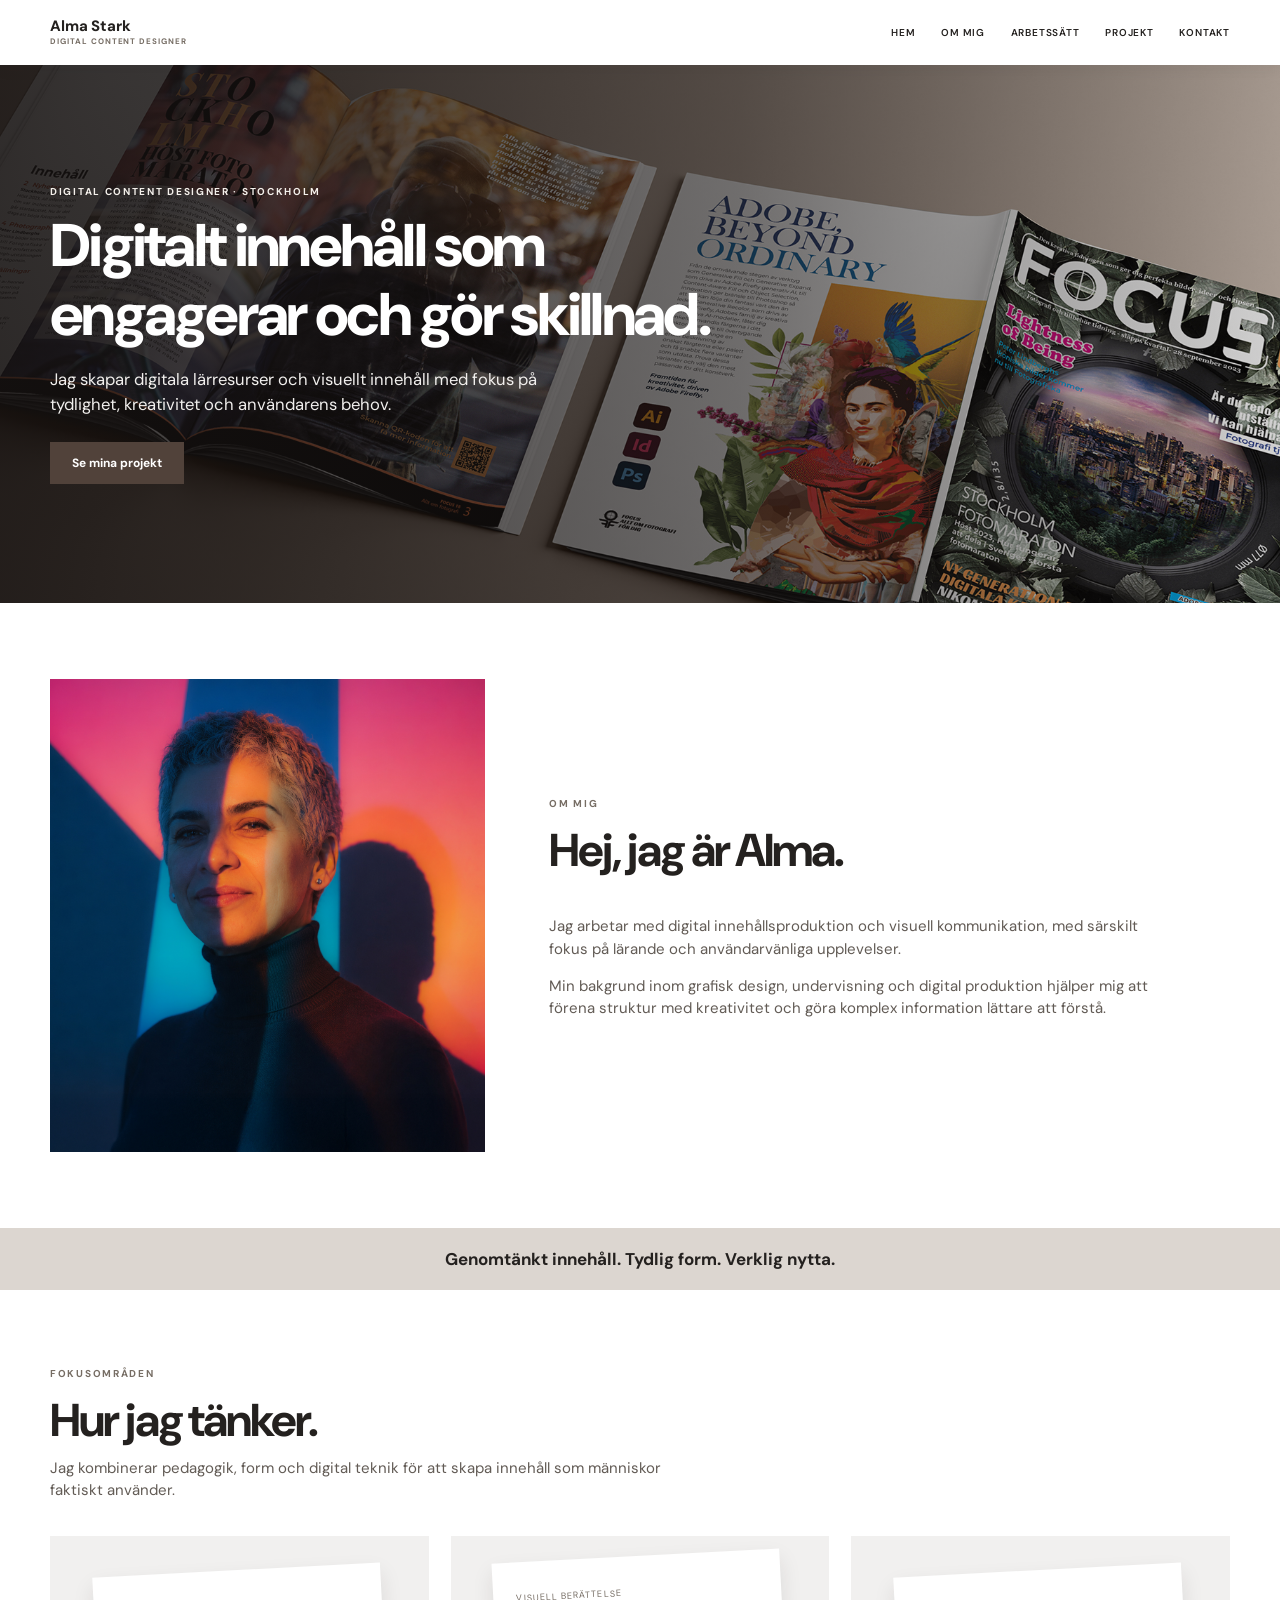
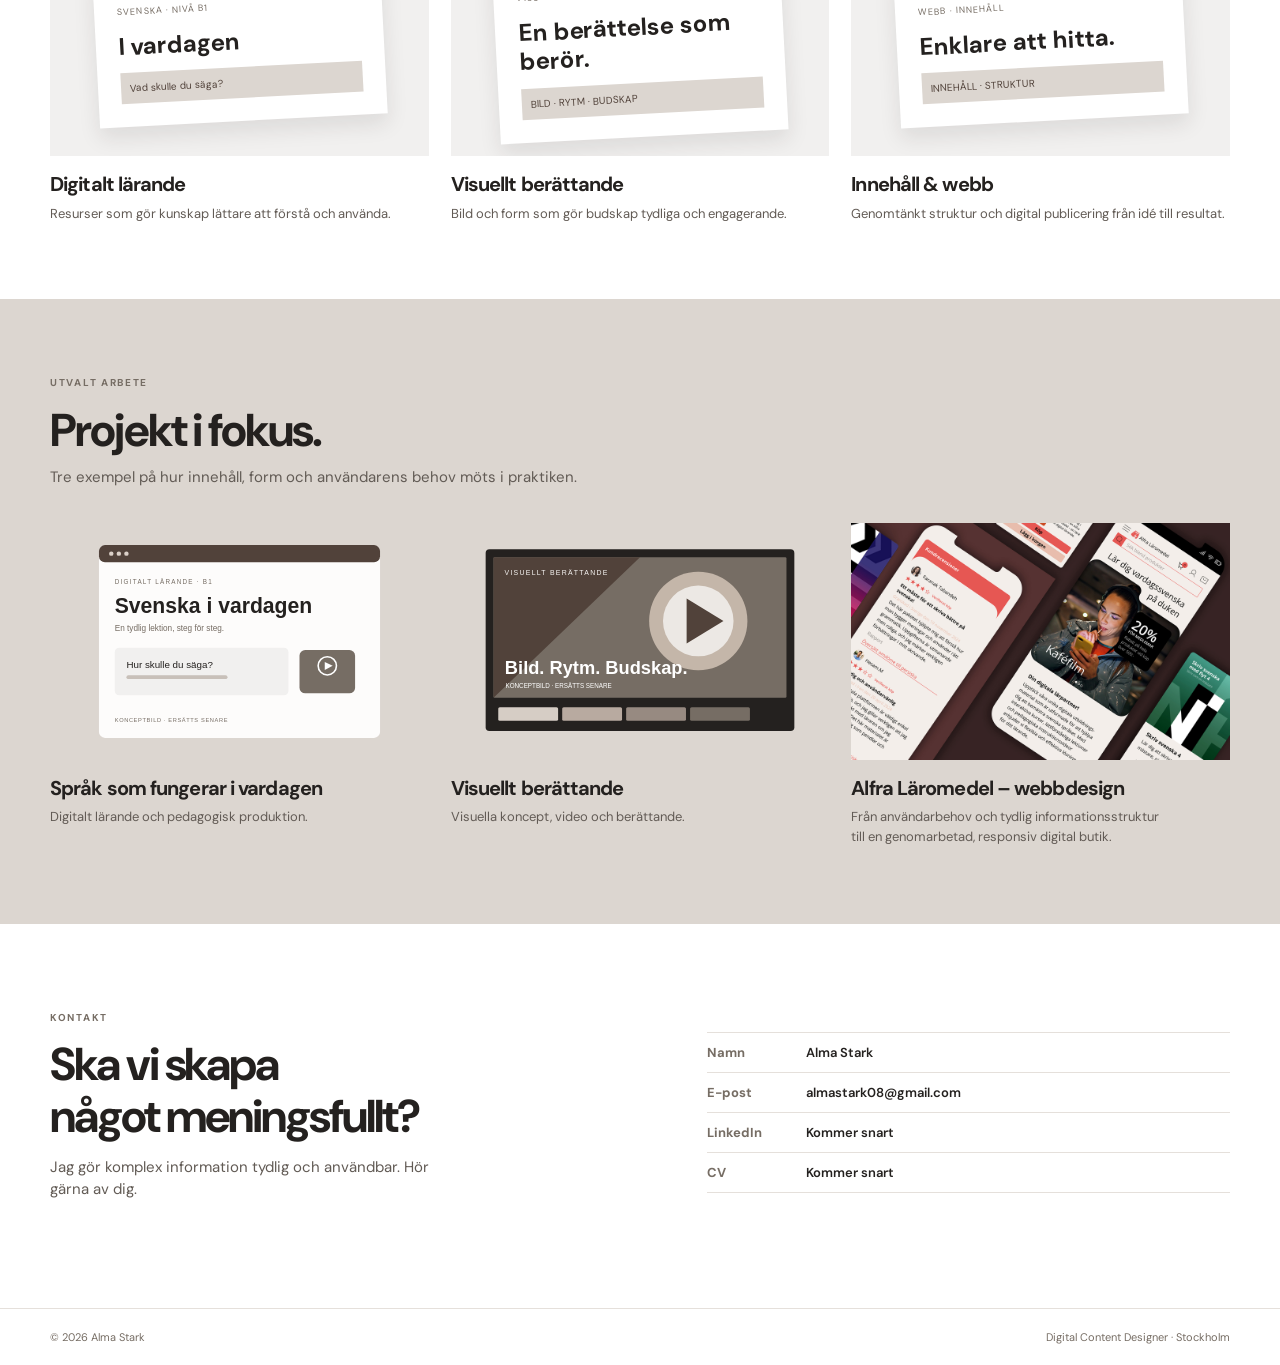
==== commit efeef2d6: "Balance Alfra project description across two full lines" ====
--- a/index.html
+++ b/index.html
@@ -22,7 +22,7 @@
 <section class="section work-section" id="work"><div class="container"><div class="section-heading"><p class="eyebrow">UTVALT ARBETE</p><h2>Projekt i fokus.</h2><p>Tre exempel på hur innehåll, form och användarens behov möts i praktiken.</p></div><div class="cards">
 <a class="project-card" href="cases/sprak-i-vardagen.html"><div class="project-image"><img src="assets/project-learning.svg" alt="Konceptbild för digitalt lärande" loading="lazy" width="1200" height="750"></div><h3>Språk som fungerar i vardagen</h3><p>Digitalt lärande och pedagogisk produktion.</p></a>
 <a class="project-card" href="cases/visuellt-berattande.html"><div class="project-image"><img src="assets/project-storytelling.svg" alt="Konceptbild för visuellt berättande" loading="lazy" width="1200" height="750"></div><h3>Visuellt berättande</h3><p>Visuella koncept, video och berättande.</p></a>
-<a class="project-card project-card--alfra" href="cases/alfra-mockup.html"><div class="project-image"><img src="assets/alfra-project-cover.jpg" alt="Alfra Läromedel – projektöversikt" loading="lazy" width="1200" height="750"><span class="project-hover-label" aria-hidden="true">DESIGNPROCESS</span></div><h3>Alfra Läromedel – webbdesign</h3><p>Från användarbehov till en responsiv<br class="alfra-card-break"> digital butik.</p></a>
+<a class="project-card project-card--alfra" href="cases/alfra-mockup.html"><div class="project-image"><img src="assets/alfra-project-cover.jpg" alt="Alfra Läromedel – projektöversikt" loading="lazy" width="1200" height="750"><span class="project-hover-label" aria-hidden="true">DESIGNPROCESS</span></div><h3>Alfra Läromedel – webbdesign</h3><p>Från användarbehov och tydlig informationsstruktur<br class="alfra-card-break"> till en genomarbetad, responsiv digital butik.</p></a>
 </div></div></section>
 <section class="section contact container" id="contact"><div class="contact-copy"><p class="eyebrow">KONTAKT</p><h2>Ska vi skapa något <span class="keep">meningsfullt?</span></h2><p>Jag gör komplex information tydlig och användbar. Hör gärna av dig.</p></div><dl class="contact-details"><div><dt>Namn</dt><dd>Alma Stark</dd></div><div><dt>E-post</dt><dd><a href="mailto:almastark08@gmail.com">almastark08@gmail.com</a></dd></div><div><dt>LinkedIn</dt><dd>Kommer snart</dd></div><div><dt>CV</dt><dd>Kommer snart</dd></div></dl></section>
 </main><footer class="footer"><div class="container"><span>© 2026 Alma Stark</span><span>Digital Content Designer · Stockholm</span></div></footer>
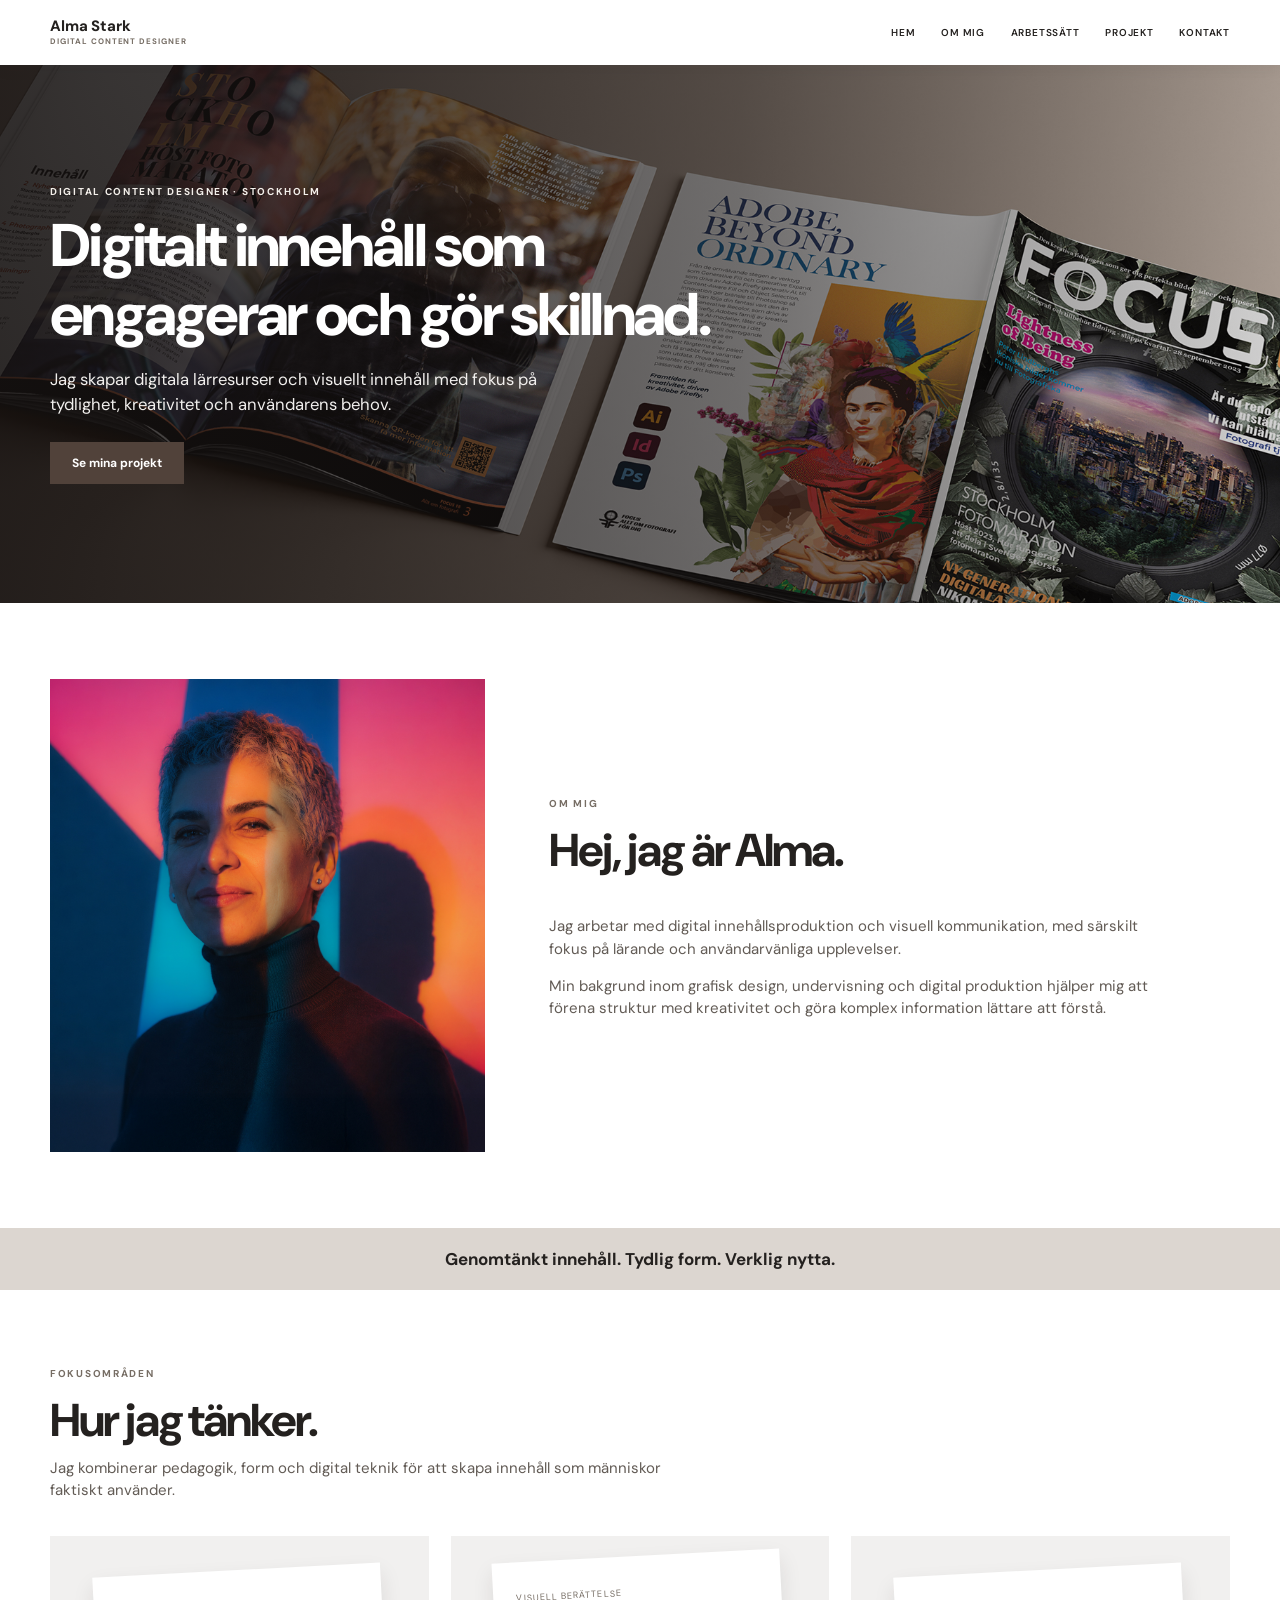
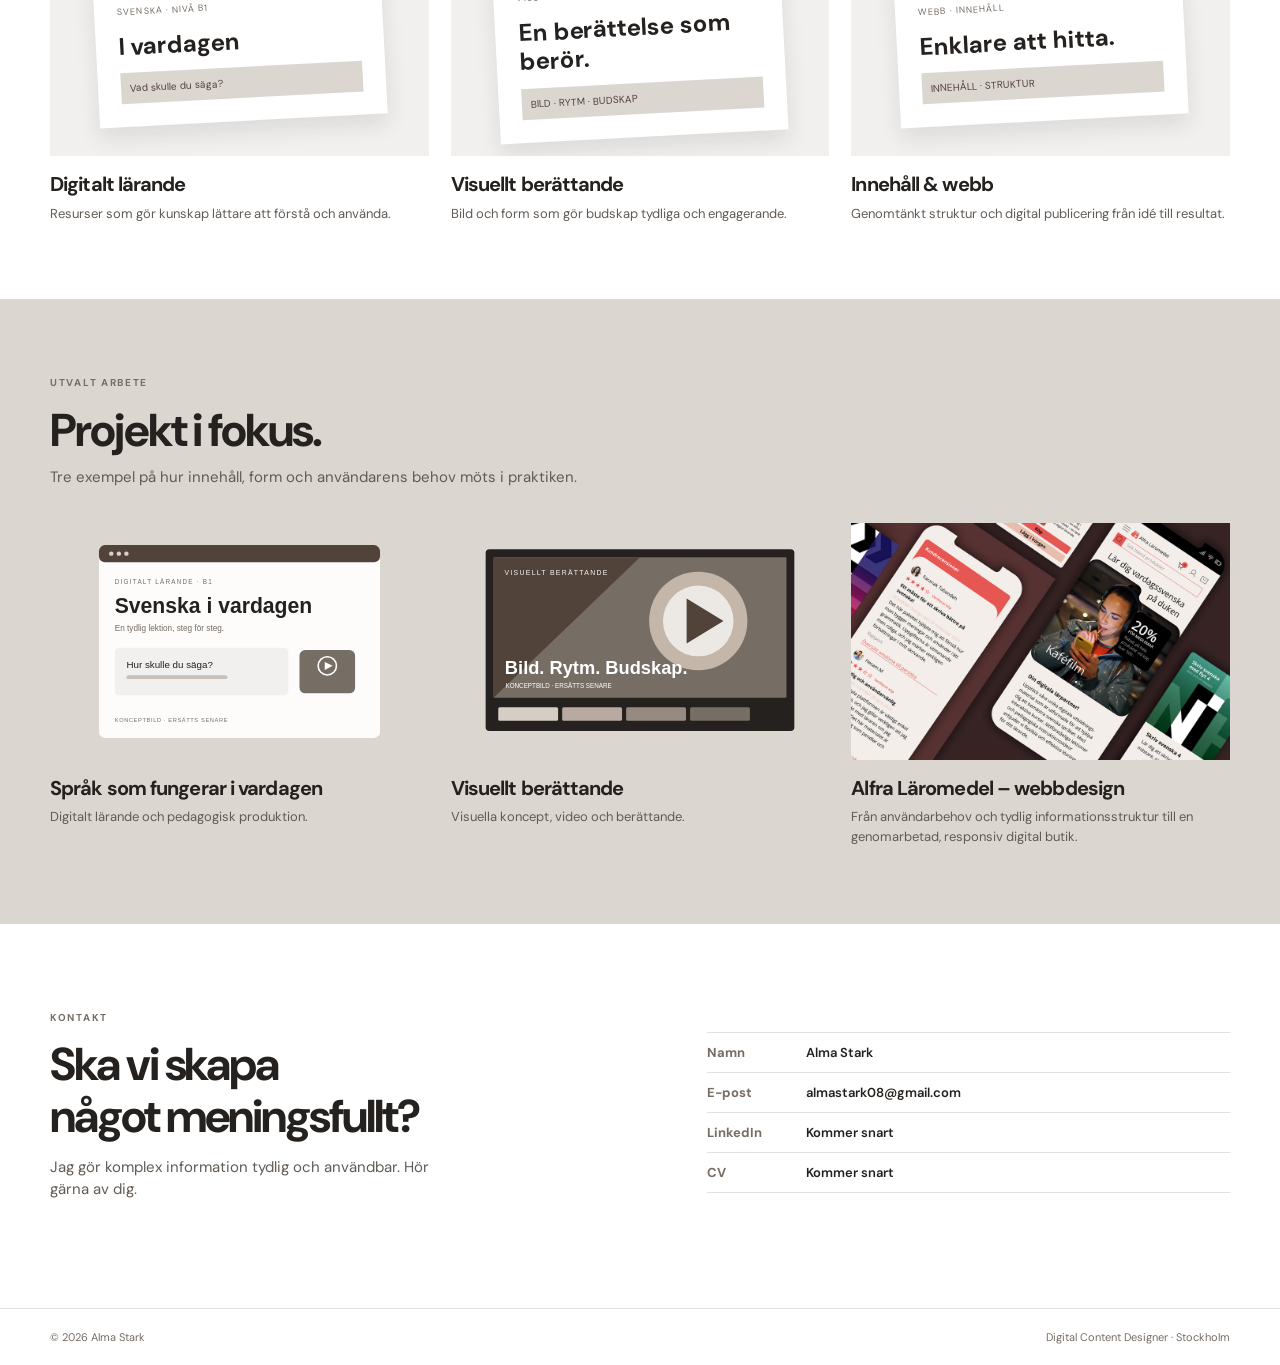
==== commit bef78ce6: "Refresh homepage stylesheet after card width fix" ====
--- a/index.html
+++ b/index.html
@@ -6,7 +6,7 @@
 <title>Alma Stark | Digital Content Designer</title>
 <link rel="preconnect" href="https://fonts.googleapis.com"><link rel="preconnect" href="https://fonts.gstatic.com" crossorigin>
 <link href="https://fonts.googleapis.com/css2?family=DM+Sans:wght@400;500;600;700;800&display=swap" rel="stylesheet">
-<link rel="stylesheet" href="styles.css?v=project-slowfly-20261016"><script src="script.js?v=project-cards-20261016c" defer></script>
+<link rel="stylesheet" href="styles.css?v=alfra-fullwidth-20261016"><script src="script.js?v=project-cards-20261016c" defer></script>
 </head>
 <body>
 <header class="site-header"><div class="container navigation"><a class="brand" href="#home" aria-label="Alma Stark, startsida"><strong>Alma Stark</strong><span>DIGITAL CONTENT DESIGNER</span></a><button class="menu-toggle" type="button" aria-expanded="false" aria-controls="site-nav" aria-label="Öppna menyn"><span></span><span></span><span></span></button><nav id="site-nav" aria-label="Huvudmeny"><a href="#home">HEM</a><a href="#about">OM MIG</a><a href="#focus">ARBETSSÄTT</a><a href="#work">PROJEKT</a><a href="#contact">KONTAKT</a></nav></div></header>
@@ -22,7 +22,7 @@
 <section class="section work-section" id="work"><div class="container"><div class="section-heading"><p class="eyebrow">UTVALT ARBETE</p><h2>Projekt i fokus.</h2><p>Tre exempel på hur innehåll, form och användarens behov möts i praktiken.</p></div><div class="cards">
 <a class="project-card" href="cases/sprak-i-vardagen.html"><div class="project-image"><img src="assets/project-learning.svg" alt="Konceptbild för digitalt lärande" loading="lazy" width="1200" height="750"></div><h3>Språk som fungerar i vardagen</h3><p>Digitalt lärande och pedagogisk produktion.</p></a>
 <a class="project-card" href="cases/visuellt-berattande.html"><div class="project-image"><img src="assets/project-storytelling.svg" alt="Konceptbild för visuellt berättande" loading="lazy" width="1200" height="750"></div><h3>Visuellt berättande</h3><p>Visuella koncept, video och berättande.</p></a>
-<a class="project-card project-card--alfra" href="cases/alfra-mockup.html"><div class="project-image"><img src="assets/alfra-project-cover.jpg" alt="Alfra Läromedel – projektöversikt" loading="lazy" width="1200" height="750"><span class="project-hover-label" aria-hidden="true">DESIGNPROCESS</span></div><h3>Alfra Läromedel – webbdesign</h3><p>Från användarbehov och tydlig informationsstruktur<br class="alfra-card-break"> till en genomarbetad, responsiv digital butik.</p></a>
+<a class="project-card project-card--alfra" href="cases/alfra-mockup.html"><div class="project-image"><img src="assets/alfra-project-cover.jpg" alt="Alfra Läromedel – projektöversikt" loading="lazy" width="1200" height="750"><span class="project-hover-label" aria-hidden="true">DESIGNPROCESS</span></div><h3>Alfra Läromedel – webbdesign</h3><p>Från användarbehov och tydlig informationsstruktur till en genomarbetad, responsiv digital butik.</p></a>
 </div></div></section>
 <section class="section contact container" id="contact"><div class="contact-copy"><p class="eyebrow">KONTAKT</p><h2>Ska vi skapa något <span class="keep">meningsfullt?</span></h2><p>Jag gör komplex information tydlig och användbar. Hör gärna av dig.</p></div><dl class="contact-details"><div><dt>Namn</dt><dd>Alma Stark</dd></div><div><dt>E-post</dt><dd><a href="mailto:almastark08@gmail.com">almastark08@gmail.com</a></dd></div><div><dt>LinkedIn</dt><dd>Kommer snart</dd></div><div><dt>CV</dt><dd>Kommer snart</dd></div></dl></section>
 </main><footer class="footer"><div class="container"><span>© 2026 Alma Stark</span><span>Digital Content Designer · Stockholm</span></div></footer>
--- a/styles.css
+++ b/styles.css
@@ -32,7 +32,7 @@
  html.has-scroll-reveal #work .project-card.is-visible{animation:projectCardFlyIn 1.45s cubic-bezier(.18,.68,.22,1) both;animation-delay:var(--reveal-delay,0ms)}
  @keyframes projectCardFlyIn{from{opacity:0;transform:translateY(52px)}to{opacity:1;transform:translateY(0)}}
 }
-.project-card--alfra p{width:100%;max-width:36ch;font-size:13px;line-height:1.55;text-wrap:normal}
+.project-card--alfra p{width:100%;max-width:none;font-size:13px;line-height:1.55;text-wrap:normal}
 
 /* More perceptible sequencing between the three project cards. */
 #work .project-card:nth-child(1){--reveal-delay:0ms}
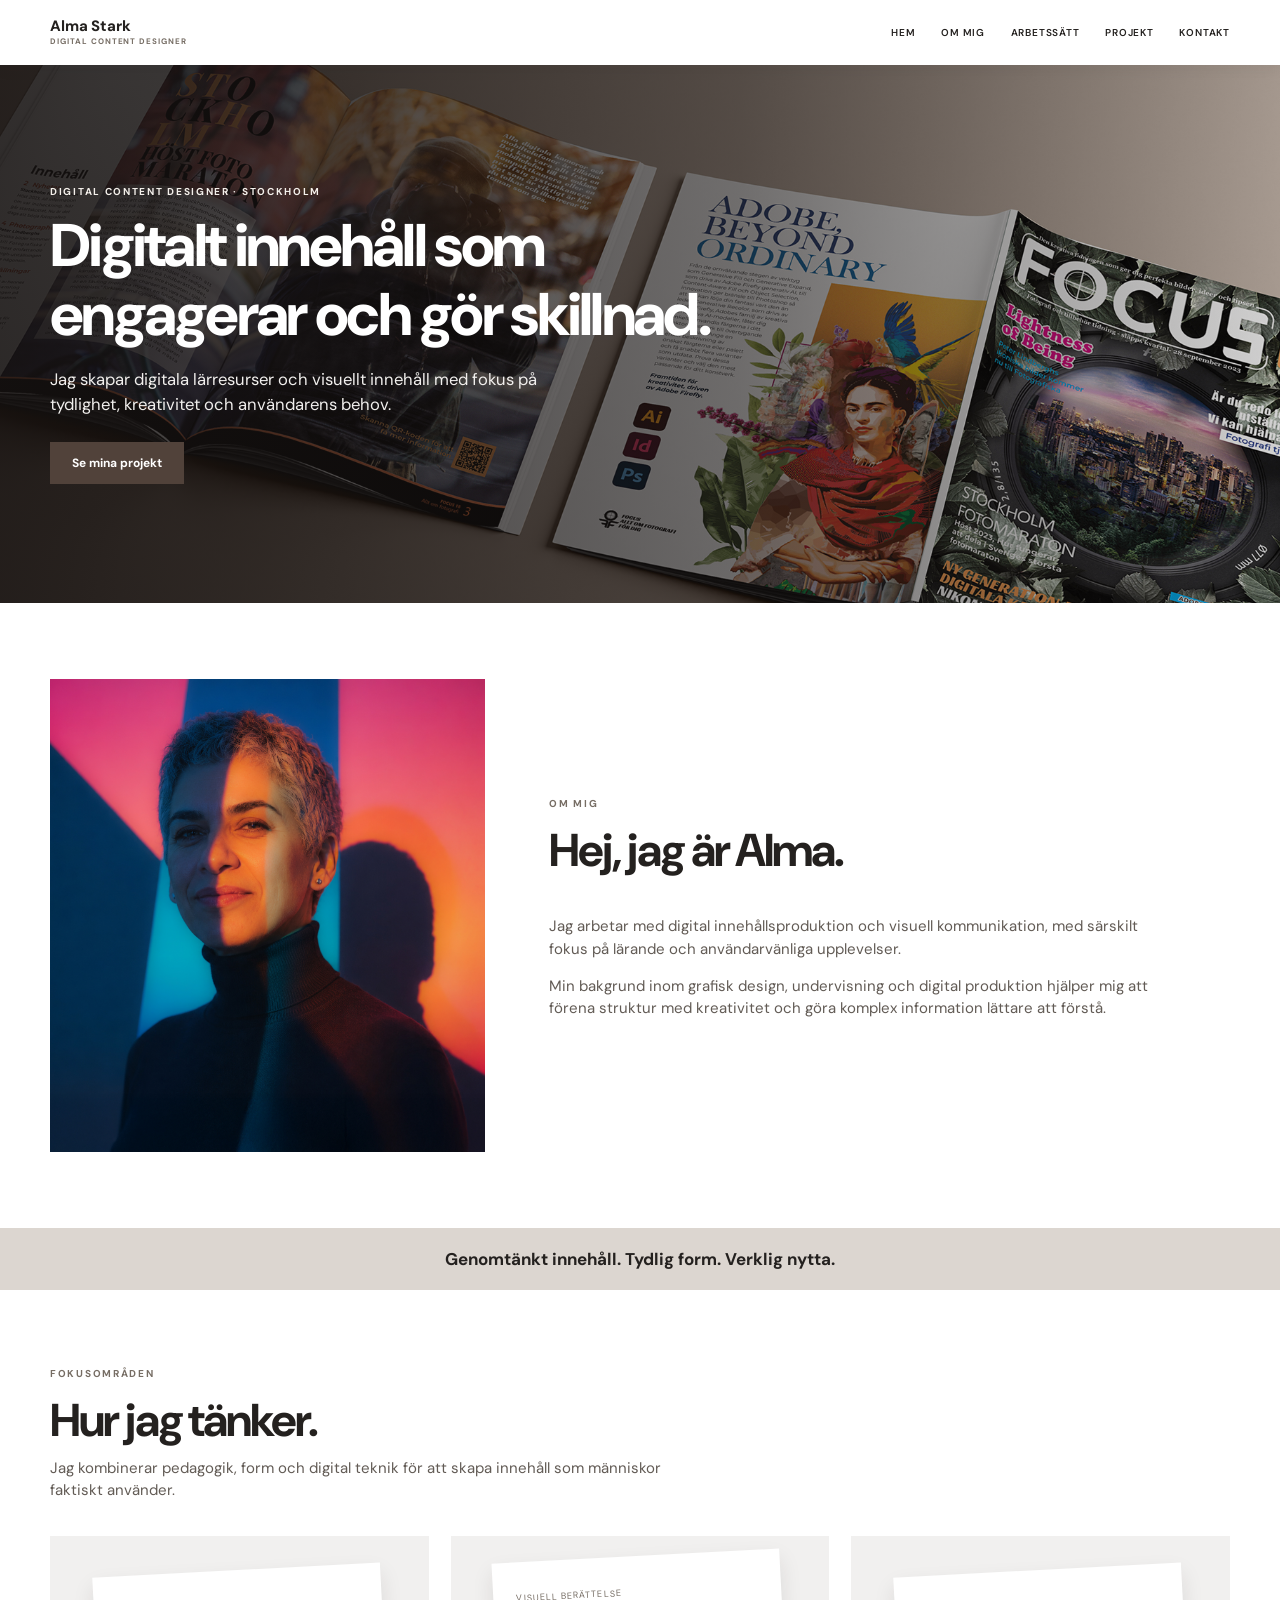
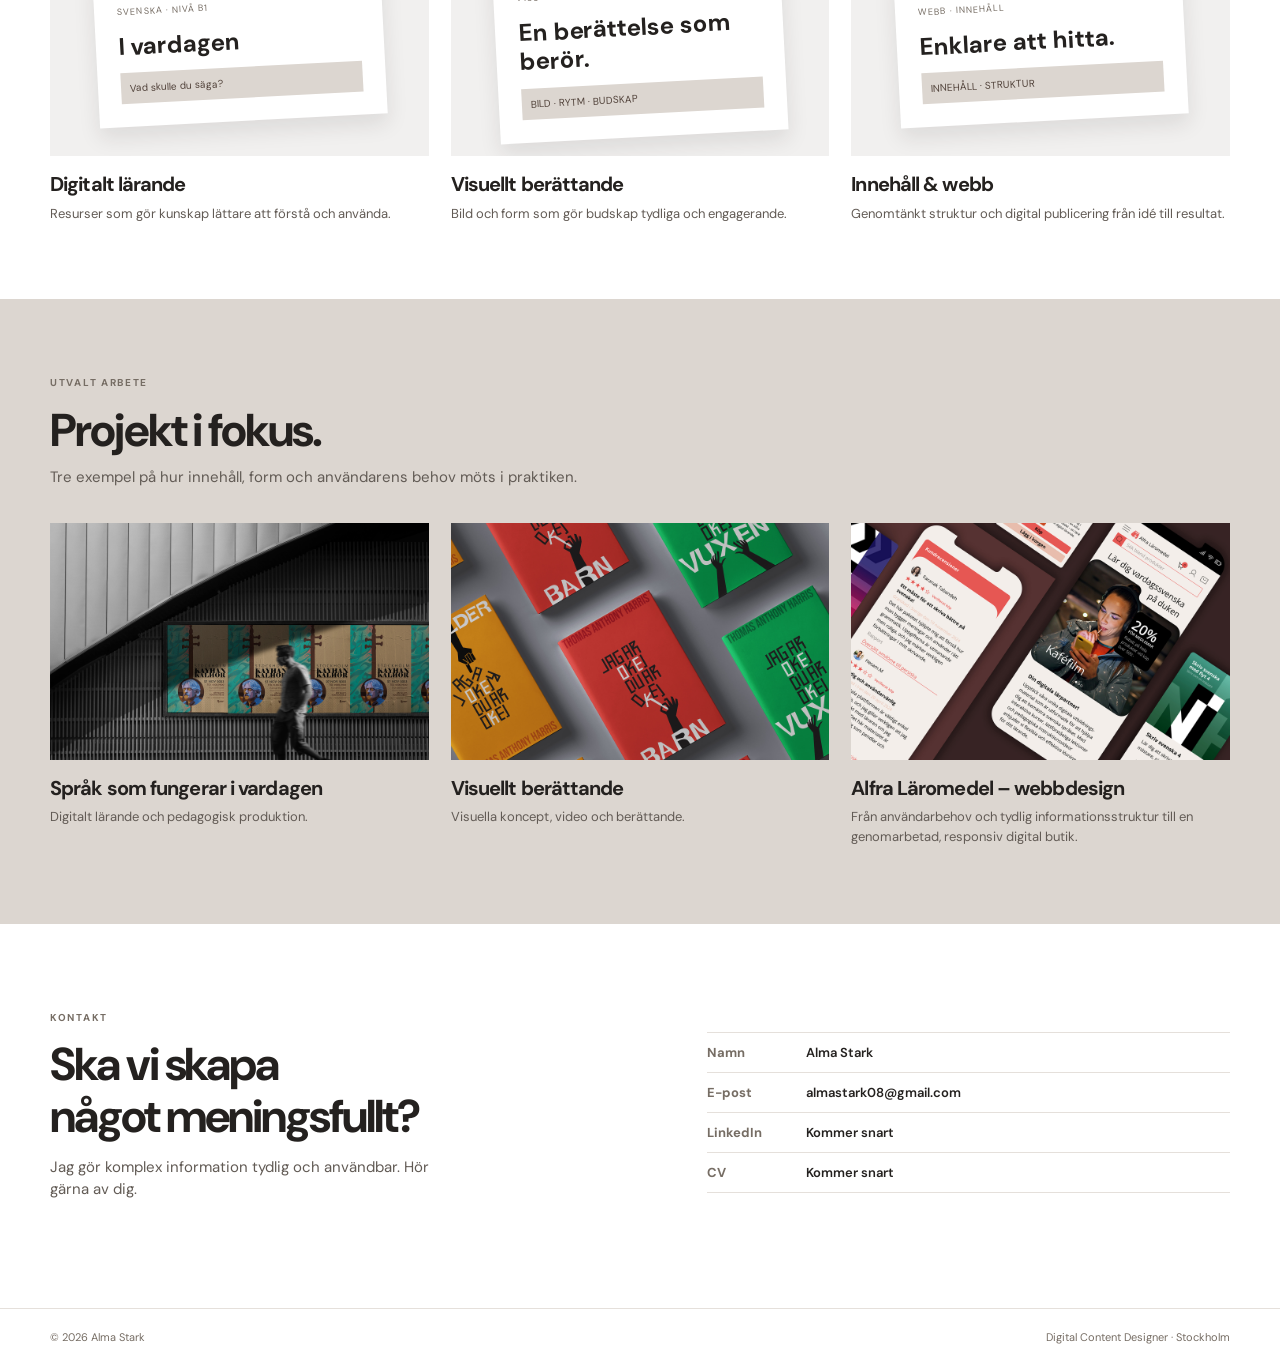
==== commit 001ff2b4: "Use uploaded photos for first two portfolio project cards" ====
--- a/index.html
+++ b/index.html
@@ -20,8 +20,8 @@
 <article class="focus-card"><div class="artboard"><div class="paper"><small>WEBB · INNEHÅLL</small><strong>Enklare att hitta.</strong><span class="paper-detail">INNEHÅLL · STRUKTUR</span></div></div><h3>Innehåll &amp; webb</h3><p>Genomtänkt struktur och digital publicering från idé till resultat.</p></article>
 </div></section>
 <section class="section work-section" id="work"><div class="container"><div class="section-heading"><p class="eyebrow">UTVALT ARBETE</p><h2>Projekt i fokus.</h2><p>Tre exempel på hur innehåll, form och användarens behov möts i praktiken.</p></div><div class="cards">
-<a class="project-card" href="cases/sprak-i-vardagen.html"><div class="project-image"><img src="assets/project-learning.svg" alt="Konceptbild för digitalt lärande" loading="lazy" width="1200" height="750"></div><h3>Språk som fungerar i vardagen</h3><p>Digitalt lärande och pedagogisk produktion.</p></a>
-<a class="project-card" href="cases/visuellt-berattande.html"><div class="project-image"><img src="assets/project-storytelling.svg" alt="Konceptbild för visuellt berättande" loading="lazy" width="1200" height="750"></div><h3>Visuellt berättande</h3><p>Visuella koncept, video och berättande.</p></a>
+<a class="project-card" href="cases/sprak-i-vardagen.html"><div class="project-image"><img src="assets/project-learning.jpg" alt="Konceptbild för digitalt lärande" loading="lazy" width="1200" height="750"></div><h3>Språk som fungerar i vardagen</h3><p>Digitalt lärande och pedagogisk produktion.</p></a>
+<a class="project-card" href="cases/visuellt-berattande.html"><div class="project-image"><img src="assets/project-storytelling.jpg" alt="Konceptbild för visuellt berättande" loading="lazy" width="1200" height="750"></div><h3>Visuellt berättande</h3><p>Visuella koncept, video och berättande.</p></a>
 <a class="project-card project-card--alfra" href="cases/alfra-mockup.html"><div class="project-image"><img src="assets/alfra-project-cover.jpg" alt="Alfra Läromedel – projektöversikt" loading="lazy" width="1200" height="750"><span class="project-hover-label" aria-hidden="true">DESIGNPROCESS</span></div><h3>Alfra Läromedel – webbdesign</h3><p>Från användarbehov och tydlig informationsstruktur till en genomarbetad, responsiv digital butik.</p></a>
 </div></div></section>
 <section class="section contact container" id="contact"><div class="contact-copy"><p class="eyebrow">KONTAKT</p><h2>Ska vi skapa något <span class="keep">meningsfullt?</span></h2><p>Jag gör komplex information tydlig och användbar. Hör gärna av dig.</p></div><dl class="contact-details"><div><dt>Namn</dt><dd>Alma Stark</dd></div><div><dt>E-post</dt><dd><a href="mailto:almastark08@gmail.com">almastark08@gmail.com</a></dd></div><div><dt>LinkedIn</dt><dd>Kommer snart</dd></div><div><dt>CV</dt><dd>Kommer snart</dd></div></dl></section>
